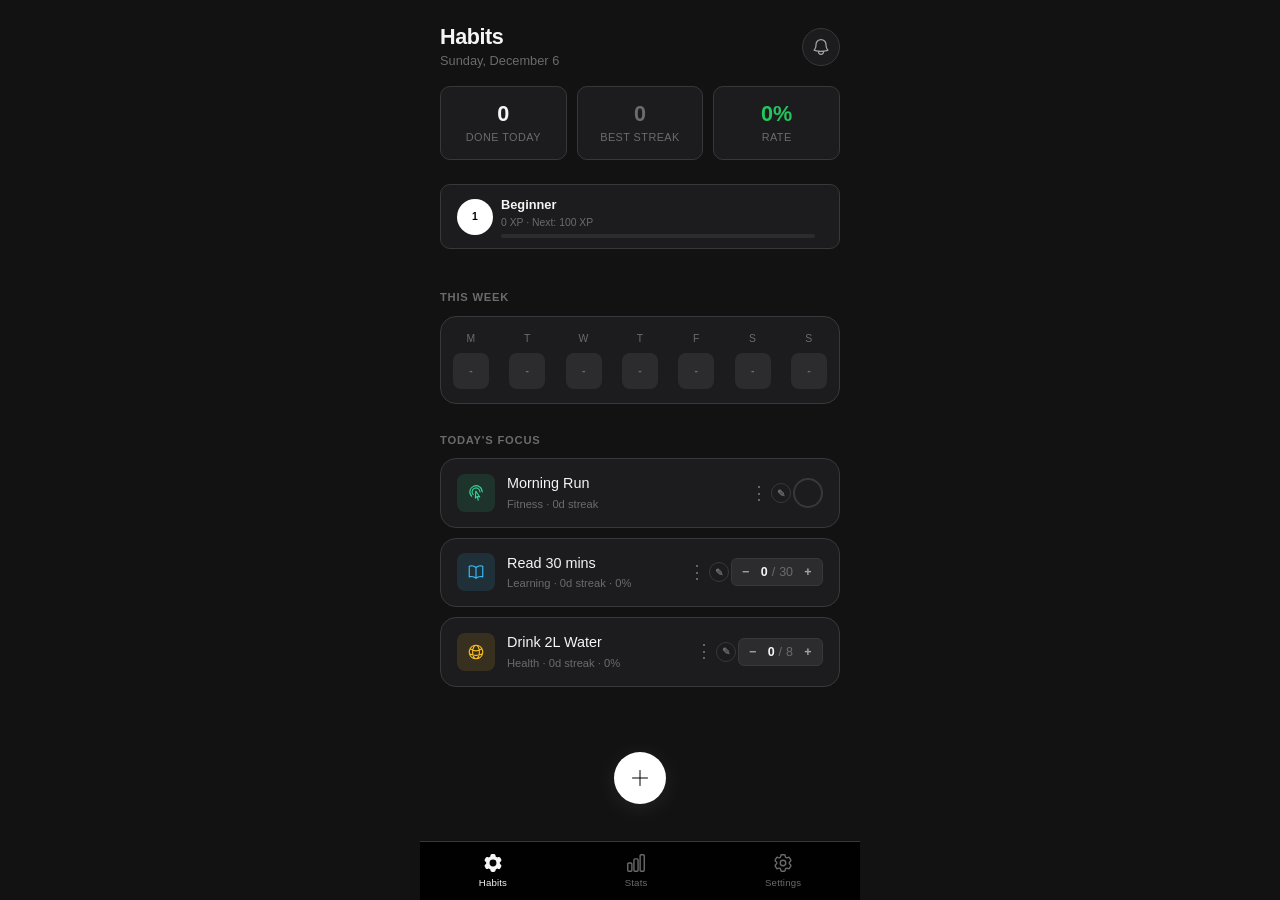
==== index.html @ 4e16d0d9 "App stuff" ====
<!doctype html>
<html lang="en">
    <head>
        <meta charset="UTF-8" />
        <meta
            name="viewport"
            content="width=device-width, initial-scale=1.0, maximum-scale=1.0, user-scalable=no"
        />
        <title>Habit Tracker</title>
        <link
            rel="icon"
            href="data:image/svg+xml,<svg xmlns='http://www.w3.org/2000/svg' viewBox='0 0 32 32'><rect width='32' height='32' rx='6' fill='%23121212'/><path d='M9 17l5 5 9-12' fill='none' stroke='%23f5f5f5' stroke-width='2.5' stroke-linecap='round' stroke-linejoin='round'/></svg>"
        />
        <link rel="manifest" href="pwa-manifest.json" />
        <link rel="apple-touch-icon" href="icons/icon192.png" />
        <meta name="apple-mobile-web-app-capable" content="yes" />
        <meta name="theme-color" content="#121212" />
        <link rel="stylesheet" href="src/styles/popup.css" />
    </head>
    <body>
        <div class="app">
            <!-- ════ Header ════ -->
            <header class="header">
                <div class="header-left">
                    <h1 id="pageTitle">Habits</h1>
                    <p class="header-date" id="currentDate"></p>
                </div>
                <div class="header-right">
                    <button class="icon-btn" id="notifBtn">
                        <svg
                            xmlns="http://www.w3.org/2000/svg"
                            fill="none"
                            viewBox="0 0 24 24"
                            stroke-width="1.5"
                            stroke="currentColor"
                            width="20"
                            height="20"
                        >
                            <path
                                stroke-linecap="round"
                                stroke-linejoin="round"
                                d="M14.857 17.082a23.848 23.848 0 005.454-1.31A8.967 8.967 0 0118 9.75v-.7V9A6 6 0 006 9v.75a8.967 8.967 0 01-2.312 6.022c1.733.64 3.56 1.085 5.455 1.31m5.714 0a24.255 24.255 0 01-5.714 0m5.714 0a3 3 0 11-5.714 0"
                            />
                        </svg>
                    </button>
                </div>
            </header>

            <!-- ════ TAB: Habits ════ -->
            <div class="tab-content active" id="tabHabits">
                <div class="stats" id="statsHabits">
                    <div class="stat">
                        <div class="stat-val" id="doneToday">0</div>
                        <div class="stat-lbl">Done Today</div>
                    </div>
                    <div class="stat">
                        <div class="stat-val muted" id="bestStreak">0</div>
                        <div class="stat-lbl">Best Streak</div>
                    </div>
                    <div class="stat">
                        <div class="stat-val green" id="completionRate">0%</div>
                        <div class="stat-lbl">Rate</div>
                    </div>
                </div>
                <div class="section" id="xpBar"></div>

                <div class="section">
                    <div class="section-title">This Week</div>
                    <div class="week-grid" id="weekGrid"></div>
                </div>

                <div class="tab-scroll">
                    <div class="section">
                        <div class="section-title" id="habitSectionTitle">
                            Today's Focus
                        </div>
                        <div class="habit-list" id="habitList"></div>
                    </div>
                </div>
            </div>

            <!-- ════ TAB: Stats ════ -->
            <div class="tab-content" id="tabStats">
                <div class="section">
                    <div class="section-title">Overview</div>
                    <div class="stats-grid" id="statsOverview"></div>
                </div>

                <div class="section">
                    <div class="section-title">Calendar</div>
                    <div id="calendarView"></div>
                </div>
            </div>

            <!-- ════ TAB: Settings ════ -->
            <div class="tab-content" id="tabSettings">
                <div class="section">
                    <div class="settings-group">
                        <h3>Data</h3>
                        <div class="setting-card">
                            <div class="info">
                                <div class="title">Export Data</div>
                                <div class="desc">
                                    Download your habits as JSON
                                </div>
                            </div>
                            <button class="action-btn" id="exportBtn">
                                Export
                            </button>
                        </div>
                        <div class="setting-card">
                            <div class="info">
                                <div class="title">Import Data</div>
                                <div class="desc">
                                    Restore from a JSON backup
                                </div>
                            </div>
                            <button class="action-btn" id="importBtn">
                                Import
                            </button>
                            <input
                                type="file"
                                id="importFile"
                                accept=".json"
                                style="display: none"
                            />
                        </div>
                        <div class="setting-card">
                            <div class="info">
                                <div class="title">Reset All</div>
                                <div class="desc">
                                    Delete all habits and history
                                </div>
                            </div>
                            <button class="action-btn danger" id="resetBtn">
                                Reset
                            </button>
                        </div>
                    </div>

                    <div class="settings-group">
                        <h3>Archived Habits</h3>
                        <div id="archivedList">
                            <div class="about-text">None archived.</div>
                        </div>
                    </div>

                    <div class="settings-group">
                        <h3>About</h3>
                        <div class="about-text">
                            Habit Tracker v1.0<br />
                            Built for building better routines.<br />
                            All data stored locally in your browser.
                        </div>
                    </div>
                </div>
            </div>
        </div>

        <!-- ════ FAB ════ -->
        <button class="fab" id="fab">
            <svg
                xmlns="http://www.w3.org/2000/svg"
                fill="none"
                viewBox="0 0 24 24"
                stroke="currentColor"
            >
                <path
                    stroke-linecap="round"
                    stroke-linejoin="round"
                    d="M12 4.5v15m7.5-7.5h-15"
                />
            </svg>
        </button>

        <!-- ════ Bottom Nav ════ -->
        <nav class="nav">
            <button class="nav-btn active" data-tab="tabHabits">
                <svg
                    xmlns="http://www.w3.org/2000/svg"
                    viewBox="0 0 24 24"
                    fill="currentColor"
                >
                    <path
                        fill-rule="evenodd"
                        d="M11.078 2.25c-.917 0-1.699.663-1.85 1.567L9.05 4.889c-.02.12-.115.26-.297.348a7.493 7.493 0 00-.986.57c-.166.115-.334.126-.45.083L6.3 5.508a1.875 1.875 0 00-2.282.819l-.922 1.597a1.875 1.875 0 00.432 2.385l.84.692c.095.078.17.229.154.43a7.598 7.598 0 000 1.139c.015.2-.059.352-.153.43l-.841.692a1.875 1.875 0 00-.432 2.385l.922 1.597a1.875 1.875 0 002.282.818l1.019-.382c.115-.043.283-.031.45.082.312.214.641.405.985.57.182.088.277.228.297.35l.178 1.071c.151.904.933 1.567 1.85 1.567h1.844c.916 0 1.699-.663 1.85-1.567l.178-1.072c.02-.12.114-.26.297-.349.344-.165.673-.356.985-.57.167-.114.335-.125.45-.082l1.02.382a1.875 1.875 0 002.28-.819l.923-1.597a1.875 1.875 0 00-.432-2.385l-.84-.692c-.095-.078-.17-.229-.154-.43a7.614 7.614 0 000-1.139c-.016-.2.059-.352.153-.43l.84-.692c.708-.582.891-1.59.433-2.385l-.922-1.597a1.875 1.875 0 00-2.282-.818l-1.02.382c-.114.043-.282.031-.449-.083a7.49 7.49 0 00-.985-.57c-.183-.087-.277-.227-.297-.348l-.179-1.072a1.875 1.875 0 00-1.85-1.567h-1.843zM12 15.75a3.75 3.75 0 100-7.5 3.75 3.75 0 000 7.5z"
                        clip-rule="evenodd"
                    />
                </svg>
                <span class="nav-lbl">Habits</span>
            </button>
            <button class="nav-btn" data-tab="tabStats">
                <svg
                    xmlns="http://www.w3.org/2000/svg"
                    fill="none"
                    viewBox="0 0 24 24"
                    stroke-width="1.5"
                    stroke="currentColor"
                >
                    <path
                        stroke-linecap="round"
                        stroke-linejoin="round"
                        d="M3 13.125C3 12.504 3.504 12 4.125 12h2.25c.621 0 1.125.504 1.125 1.125v6.75C7.5 20.496 6.996 21 6.375 21h-2.25A1.125 1.125 0 013 19.875v-6.75zM9.75 8.625c0-.621.504-1.125 1.125-1.125h2.25c.621 0 1.125.504 1.125 1.125v11.25c0 .621-.504 1.125-1.125 1.125h-2.25a1.125 1.125 0 01-1.125-1.125V8.625zM16.5 4.125c0-.621.504-1.125 1.125-1.125h2.25C20.496 3 21 3.504 21 4.125v15.75c0 .621-.504 1.125-1.125 1.125h-2.25a1.125 1.125 0 01-1.125-1.125V4.125z"
                    />
                </svg>
                <span class="nav-lbl">Stats</span>
            </button>
            <button class="nav-btn" data-tab="tabSettings">
                <svg
                    xmlns="http://www.w3.org/2000/svg"
                    fill="none"
                    viewBox="0 0 24 24"
                    stroke-width="1.5"
                    stroke="currentColor"
                >
                    <path
                        stroke-linecap="round"
                        stroke-linejoin="round"
                        d="M9.594 3.94c.09-.542.56-.94 1.11-.94h2.593c.55 0 1.02.398 1.11.94l.213 1.281c.063.374.313.686.645.87.074.04.147.083.22.127.324.196.72.257 1.075.124l1.217-.456a1.125 1.125 0 011.37.49l1.296 2.247a1.125 1.125 0 01-.26 1.431l-1.003.827c-.293.24-.438.613-.431.992a6.759 6.759 0 010 .255c-.007.378.138.75.43.99l1.005.828c.424.35.534.954.26 1.43l-1.298 2.247a1.125 1.125 0 01-1.369.491l-1.217-.456c-.355-.133-.75-.072-1.076.124a6.57 6.57 0 01-.22.128c-.331.183-.581.495-.644.869l-.212 1.28c-.09.543-.56.941-1.11.941h-2.594c-.55 0-1.02-.398-1.11-.94l-.213-1.281c-.062-.374-.312-.686-.644-.87a6.52 6.52 0 01-.22-.127c-.325-.196-.72-.257-1.076-.124l-1.217.456a1.125 1.125 0 01-1.369-.49l-1.297-2.247a1.125 1.125 0 01.26-1.431l1.004-.827c.292-.24.437-.613.43-.992a6.932 6.932 0 010-.255c.007-.378-.138-.75-.43-.99l-1.004-.828a1.125 1.125 0 01-.26-1.43l1.297-2.247a1.125 1.125 0 011.37-.491l1.216.456c.356.133.751.072 1.076-.124.072-.044.146-.087.22-.128.332-.183.582-.495.644-.869l.214-1.281z"
                    />
                    <path
                        stroke-linecap="round"
                        stroke-linejoin="round"
                        d="M15 12a3 3 0 11-6 0 3 3 0 016 0z"
                    />
                </svg>
                <span class="nav-lbl">Settings</span>
            </button>
        </nav>

        <!-- ════ Add Habit Modal ════ -->
        <div class="modal-overlay" id="addModal">
            <div class="modal">
                <button class="modal-close" id="modalClose">
                    <svg
                        xmlns="http://www.w3.org/2000/svg"
                        fill="none"
                        viewBox="0 0 24 24"
                        stroke-width="2"
                        stroke="currentColor"
                        width="20"
                        height="20"
                    >
                        <path
                            stroke-linecap="round"
                            stroke-linejoin="round"
                            d="M6 18L18 6M6 6l12 12"
                        />
                    </svg>
                </button>
                <div class="modal-title">New Habit</div>

                <div class="fld">
                    <label for="habitTitle">Title</label>
                    <input
                        type="text"
                        id="habitTitle"
                        placeholder="e.g. Morning Run"
                        autocomplete="off"
                    />
                </div>

                <div class="fld">
                    <label for="habitCategory">Category</label>
                    <select id="habitCategory"></select>
                </div>

                <div class="fld">
                    <label>Icon</label>
                    <div class="picker" id="iconPicker"></div>
                </div>

                <div class="fld">
                    <label>Color</label>
                    <div class="picker" id="colorPicker"></div>
                </div>

                <div class="fld">
                    <label>Schedule</label>
                    <select id="habitSchedule">
                        <option value="daily">Daily</option>
                        <option value="weekdays">Weekdays</option>
                        <option value="weekends">Weekends</option>
                        <option value="weekly">Weekly</option>
                    </select>
                </div>

                <div class="fld">
                    <label>Type</label>
                    <select id="habitType">
                        <option value="boolean">Check-off</option>
                        <option value="count">Count</option>
                        <option value="duration">Duration (min)</option>
                    </select>
                </div>

                <div class="fld" id="targetGroup" style="display: none">
                    <label for="habitTarget">Target</label>
                    <input
                        type="number"
                        id="habitTarget"
                        placeholder="e.g. 10"
                        min="1"
                    />
                </div>

                <div class="fld" id="unitGroup" style="display: none">
                    <label for="habitUnit">Unit</label>
                    <input
                        type="text"
                        id="habitUnit"
                        placeholder="e.g. pushups, glasses, pages"
                    />
                </div>

                <button class="btn-primary" id="saveHabit">Create Habit</button>
            </div>
        </div>

        <script type="module" src="src/scripts/popup.js"></script>
    </body>
</html>
---- src/styles/popup.css ----
/* ───── CSS Custom Properties ───── */
:root {
  --bg: #121212;
  --card: #1c1c1e;
  --card-hover: #262628;
  --surface: #2c2c2e;
  --border: #38383a;
  --border-hover: #48484a;
  --text: #f5f5f5;
  --text-secondary: #a3a3a3;
  --text-muted: #6b6b6b;
  --accent: #e8e8e8;
  --success: #22c55e;
  --danger: #ef4444;
  --overlay: rgba(0,0,0,0.7);
  --radius: 16px;
  --radius-sm: 10px;
  --radius-xs: 8px;
}

/* ───── Reset ───── */
*,*::before,*::after{box-sizing:border-box;margin:0;padding:0}
html,body{overflow:hidden;height:100%}
html{-webkit-tap-highlight-color:transparent}
body{
  font-family:-apple-system,BlinkMacSystemFont,'Segoe UI',Roboto,Oxygen,Ubuntu,Cantarell,sans-serif;
  background:var(--bg);color:var(--text);height:100dvh;display:flex;justify-content:center;
  overscroll-behavior:none;-webkit-font-smoothing:antialiased;font-size:15px;line-height:1.5
}
::-webkit-scrollbar{width:3px}
::-webkit-scrollbar-track{background:transparent}
::-webkit-scrollbar-thumb{background:var(--surface);border-radius:4px}
::selection{background:rgba(255,255,255,0.12)}

/* ───── App Container ───── */
.app{width:100%;max-width:440px;height:100dvh;display:flex;flex-direction:column;position:relative;overflow:hidden}

/* ───── Header ───── */
.header{padding:24px 20px 16px;display:flex;justify-content:space-between;align-items:center}
.header-left h1{font-size:1.35rem;font-weight:700;color:var(--text);letter-spacing:-0.02em;line-height:1.2}
.header-date{font-size:0.8rem;color:var(--text-muted);margin-top:1px}
.header-right{display:flex;gap:8px}
.icon-btn{
  width:38px;height:38px;border-radius:50%;background:var(--card);border:1px solid var(--border);
  color:var(--text-secondary);display:flex;align-items:center;justify-content:center;
  cursor:pointer;transition:all .2s;flex-shrink:0
}
.icon-btn:hover{background:var(--surface);color:var(--text);border-color:var(--border-hover)}
.icon-btn svg{width:20px;height:20px}

/* ───── Tabs ───── */
.tab-content{display:none;animation:fadeIn .25s ease;flex:1;overflow:hidden}
.tab-content.active{display:flex;flex-direction:column}
#tabStats.active{display:flex;flex-direction:column;overflow:hidden}
#tabSettings.active{display:block;overflow-y:auto;padding-bottom:80px}
.tab-scroll{flex:1;overflow-y:auto;overflow-x:hidden;-webkit-overflow-scrolling:touch;padding-bottom:120px}
@keyframes fadeIn{from{opacity:0;transform:translateY(6px)}to{opacity:1;transform:translateY(0)}}

/* ───── Stats Bar ───── */
.stats{padding:0 20px;display:grid;grid-template-columns:repeat(3,1fr);gap:10px;margin-bottom:24px}
.stat{background:var(--card);padding:14px 10px;border-radius:var(--radius-sm);text-align:center;border:1px solid var(--border)}
.stat-val{font-size:1.35rem;font-weight:700;color:var(--text);line-height:1.2}
.stat-val.green{color:var(--success)}
.stat-val.muted{color:var(--text-muted)}
.stat-lbl{font-size:0.68rem;color:var(--text-muted);margin-top:2px;text-transform:uppercase;letter-spacing:0.04em}

/* ───── Section ───── */
.section{padding:0 20px;margin-bottom:28px}
.section-title{font-size:0.7rem;font-weight:600;color:var(--text-muted);text-transform:uppercase;letter-spacing:0.07em;margin-bottom:10px}

/* ───── Week Grid ───── */
.week-grid{background:var(--card);padding:14px 12px;border-radius:var(--radius);border:1px solid var(--border);display:flex;justify-content:space-between}
.week-day{display:flex;flex-direction:column;align-items:center;gap:6px}
.week-day span{font-size:0.65rem;color:var(--text-muted);text-transform:uppercase;letter-spacing:0.03em}
.week-cell{width:36px;height:36px;border-radius:var(--radius-xs);display:flex;align-items:center;justify-content:center;font-size:0.65rem;font-weight:600;color:#fff}
.w-ok{background:var(--text);color:#000}
.w-hi{background:rgba(255,255,255,0.7);color:#000}
.w-md{background:rgba(255,255,255,0.45)}
.w-lo{background:rgba(255,255,255,0.25)}
.w-mi{background:rgba(255,255,255,0.12);color:var(--text-muted)}
.w-no{background:var(--surface);color:var(--text-muted)}

/* ───── Habits ───── */
.habit-list{display:flex;flex-direction:column;gap:10px}
.habit{
  background:var(--card);padding:14px 16px;border-radius:var(--radius);border:1px solid var(--border);
  display:flex;flex-direction:column;transition:border-color .2s,opacity .3s;
  animation:slideUp .3s ease both;cursor:default
}
.habit:hover{border-color:var(--border-hover)}
.habit.done{opacity:.55}
@keyframes slideUp{from{opacity:0;transform:translateY(10px)}to{opacity:1;transform:translateY(0)}}

.habit-main-row{display:flex;align-items:center;justify-content:space-between;width:100%}
.habit-right-wrap{display:flex;align-items:center;gap:2px;flex-shrink:0}
.habit-note-area{padding:0;width:100%;max-height:0;opacity:0;overflow:hidden;transition:max-height .35s ease, opacity .3s ease, padding .35s ease}
.habit-note-area.open{max-height:200px;opacity:1;padding:12px 0 0}
.habit.done .habit-note-area.open{opacity:.6}
.habit-left{display:flex;align-items:center;gap:12px;flex:1;min-width:0}
.habit-icon{
  width:38px;height:38px;border-radius:var(--radius-xs);display:flex;align-items:center;
  justify-content:center;flex-shrink:0
}
.habit-icon svg{width:18px;height:18px}
.icon-emerald{background:rgba(52,211,153,0.12);color:#34d399}
.icon-amber{background:rgba(251,191,36,0.12);color:#fbbf24}
.icon-rose{background:rgba(244,63,94,0.12);color:#f43f5e}
.icon-sky{background:rgba(56,189,248,0.12);color:#38bdf8}
.icon-violet{background:rgba(167,139,250,0.12);color:#a78bfa}
.icon-lime{background:rgba(163,230,53,0.12);color:#a3e635}
.icon-neutral{background:rgba(163,163,163,0.15);color:#a3a3a3}
.icon-white{background:rgba(255,255,255,0.08);color:#fff}

.habit-info{min-width:0}
.habit-title{font-size:0.9rem;font-weight:500;color:var(--text);white-space:nowrap;overflow:hidden;text-overflow:ellipsis}
.habit-title.done{text-decoration:line-through;color:var(--text-muted)}
.habit-meta{font-size:0.7rem;color:var(--text-muted);margin-top:1px}
.habit-right{display:flex;align-items:center;gap:4px;flex-shrink:0}

/* ───── Checkbox ───── */
.check-btn{
  width:30px;height:30px;border-radius:50%;border:2px solid var(--border);background:transparent;
  color:transparent;display:flex;align-items:center;justify-content:center;cursor:pointer;
  transition:all .2s;padding:0;flex-shrink:0
}
.check-btn:hover{border-color:var(--text-muted)}
.check-btn:active{transform:scale(.9)}
.check-btn svg{width:18px;height:18px}
.check-btn.checked{background:var(--success);border-color:var(--success);color:#000}
.habit-actions{display:none;gap:2px}
.habit-actions.open{display:flex}
@media(hover:hover){.habit:hover .habit-actions{display:flex}}
.more-btn{
  width:20px;height:24px;background:transparent;border:none;color:var(--text-muted);
  cursor:pointer;display:flex;align-items:center;justify-content:center;padding:0;
  font-size:1.1rem;letter-spacing:0;transition:color .2s;flex-shrink:0
}
.more-btn:hover{color:var(--text)}
.action-btn{
  width:28px;height:28px;border-radius:50%;background:transparent;border:none;
  color:var(--text-muted);display:flex;align-items:center;justify-content:center;
  cursor:pointer;transition:all .2s;padding:0
}
.action-btn:hover{background:var(--surface);color:var(--text)}
.action-btn svg{width:16px;height:16px}
.action-btn.danger:hover{color:var(--danger)}

/* ───── FAB ───── */
.fab{
  position:fixed;bottom:96px;left:50%;transform:translateX(-50%);
  width:52px;height:52px;border-radius:50%;background:#fff;border:none;color:#000;
  display:flex;align-items:center;justify-content:center;cursor:pointer;
  box-shadow:0 4px 24px rgba(255,255,255,0.08);transition:all .25s ease;z-index:10
}
.fab:hover{transform:translateX(-50%) scale(1.06);box-shadow:0 6px 32px rgba(255,255,255,0.12)}
.fab:active{transform:translateX(-50%) scale(.95)}
.fab svg{width:24px;height:24px}

/* ───── Bottom Nav ───── */
.nav{
  position:fixed;bottom:0;width:100%;max-width:440px;
  background:rgba(0,0,0,0.92);backdrop-filter:blur(16px);-webkit-backdrop-filter:blur(16px);
  border-top:1px solid var(--border);display:flex;justify-content:space-around;padding:10px 0 12px;z-index:20
}
.nav-btn{
  display:flex;flex-direction:column;align-items:center;gap:3px;background:none;border:none;
  cursor:pointer;color:var(--text-muted);transition:color .2s;padding:0 18px
}
.nav-btn:hover{color:var(--text-secondary)}
.nav-btn.active{color:var(--text)}
.nav-btn svg{width:22px;height:22px}
.nav-lbl{font-size:0.6rem;font-weight:500;letter-spacing:0.02em}

/* ───── Modal Overlay ───── */
.modal-overlay{
  position:fixed;inset:0;background:var(--overlay);display:none;align-items:center;
  justify-content:center;z-index:50;padding:20px;backdrop-filter:blur(4px)
}
.modal-overlay.open{display:flex}
.modal{
  background:var(--card);border-radius:var(--radius);border:1px solid var(--border);
  width:100%;max-width:380px;padding:24px;animation:slideUp .25s ease
}
.modal-title{font-size:1.05rem;font-weight:600;color:var(--text);margin-bottom:20px}
.modal-close{
  float:right;background:none;border:none;color:var(--text-muted);cursor:pointer;padding:4px;border-radius:6px
}
.modal-close:hover{color:var(--text);background:var(--surface)}

/* ───── Form ───── */
.fld{margin-bottom:16px}
.fld label{display:block;font-size:0.75rem;font-weight:500;color:var(--text-secondary);margin-bottom:5px}
.fld input,.fld select{
  width:100%;padding:10px 12px;border-radius:var(--radius-xs);border:1px solid var(--border);
  background:var(--surface);color:var(--text);font-size:0.9rem;outline:none;transition:border-color .2s
}
.fld input:focus,.fld select:focus{border-color:var(--text-muted)}
.fld input::placeholder{color:var(--text-muted)}

/* Icon/color pickers */
.picker{display:flex;gap:6px;flex-wrap:wrap}
.picker-btn{
  padding:8px;border-radius:var(--radius-xs);border:1px solid var(--border);background:var(--surface);
  cursor:pointer;transition:all .2s;display:flex;align-items:center;justify-content:center
}
.picker-btn:hover{border-color:var(--text-muted)}
.picker-btn.active{border-color:var(--text);background:rgba(255,255,255,0.06)}
.picker-btn svg{width:18px;height:18px;color:var(--text-secondary)}
.color-swatch{width:24px;height:24px;border-radius:50%;border:2px solid transparent;transition:all .2s}
.color-swatch.active{border-color:#fff}
.color-swatch.emerald{background:#34d399}
.color-swatch.amber{background:#fbbf24}
.color-swatch.rose{background:#f43f5e}
.color-swatch.sky{background:#38bdf8}
.color-swatch.violet{background:#a78bfa}
.color-swatch.lime{background:#a3e635}
.color-swatch.neutral{background:#a3a3a3}
.color-swatch.white{background:#fff}

.btn-primary{
  width:100%;padding:12px;border-radius:var(--radius-xs);border:none;background:#fff;color:#000;
  font-size:0.9rem;font-weight:600;cursor:pointer;transition:all .2s
}
.btn-primary:hover{opacity:.9}
.btn-primary:active{transform:scale(.98)}
.btn-secondary{
  width:100%;padding:12px;border-radius:var(--radius-xs);border:1px solid var(--border);
  background:transparent;color:var(--text);font-size:0.9rem;font-weight:500;cursor:pointer;transition:all .2s
}
.btn-secondary:hover{background:var(--surface)}

/* ───── Stats Tab ───── */
.stats-grid{display:grid;grid-template-columns:1fr 1fr;gap:6px;margin-bottom:8px}
.stats-card{
  background:var(--card);padding:10px 8px;border-radius:var(--radius-sm);border:1px solid var(--border);
  text-align:center
}
.stats-card.full{grid-column:1/-1}
.stats-card .num{font-size:1.2rem;font-weight:700;color:var(--text);line-height:1.2}
.stats-card .num.green{color:var(--success)}
.stats-card .num.muted{color:var(--text-muted)}
.stats-card .lbl{font-size:0.6rem;color:var(--text-muted);margin-top:2px}
.stats-card .sub{font-size:0.7rem;color:var(--text-secondary);margin-top:4px}

/* Calendar heatmap */
#tabStats .section{margin-bottom:8px}
#tabStats .section:last-child{flex:1;display:flex;flex-direction:column;justify-content:center;margin-bottom:0}
.cal-grid{display:grid;grid-template-columns:repeat(7,1fr);gap:3px}
.cal-head{text-align:center;font-size:0.6rem;color:var(--text-muted);padding:2px 0;text-transform:uppercase;letter-spacing:0.04em}
.cal-day{height:34px;border-radius:4px;display:flex;flex-direction:column;align-items:center;justify-content:center;font-size:0.6rem;color:var(--text-muted);gap:2px}
.cal-day.today{border:1px solid var(--text-muted)}
.cal-dots{display:flex;flex-wrap:wrap;gap:2px;justify-content:center}
.cal-dot{width:5px;height:5px;border-radius:50%;flex-shrink:0}



/* ───── Settings Tab ───── */
.settings-group{margin-bottom:24px}
.settings-group h3{font-size:0.75rem;font-weight:600;color:var(--text-muted);text-transform:uppercase;letter-spacing:0.06em;margin-bottom:10px}
.setting-card{
  background:var(--card);padding:14px 16px;border-radius:var(--radius-sm);border:1px solid var(--border);
  display:flex;justify-content:space-between;align-items:center;margin-bottom:6px
}
.setting-card .info .title{font-size:0.85rem;font-weight:500;color:var(--text)}
.setting-card .info .desc{font-size:0.7rem;color:var(--text-muted);margin-top:1px}
.setting-card .action-btn{padding:8px 14px;border-radius:var(--radius-xs);border:1px solid var(--border);background:transparent;color:var(--text-secondary);font-size:0.75rem;cursor:pointer;transition:all .2s;font-weight:500}
.setting-card .action-btn:hover{background:var(--surface);color:var(--text)}
.setting-card .action-btn.danger{border-color:rgba(239,68,68,0.3);color:var(--danger)}
.setting-card .action-btn.danger:hover{background:rgba(239,68,68,0.1)}
.about-text{font-size:0.8rem;color:var(--text-muted);line-height:1.6;padding:0 4px}

/* ───── Badge ───── */
.badge{display:inline-block;padding:2px 8px;border-radius:20px;font-size:0.6rem;font-weight:600;letter-spacing:0.03em}
.badge.active{background:rgba(34,197,94,0.1);color:#22c55e}
.badge.archived{background:rgba(163,163,163,0.1);color:var(--text-muted)}

/* ───── Notification ───── */
.toast{
  position:fixed;bottom:140px;left:50%;transform:translateX(-50%);background:var(--surface);
  color:var(--text);padding:10px 20px;border-radius:var(--radius-xs);border:1px solid var(--border);
  font-size:0.8rem;z-index:60;animation:toastIn .3s ease;pointer-events:none
}
@keyframes toastIn{from{opacity:0;transform:translateX(-50%) translateY(10px)}to{opacity:1;transform:translateX(-50%) translateY(0)}}

/* ───── FAB visibility ───── */
.fab.hidden{opacity:0;pointer-events:none;transform:translateX(-50%) scale(.8)}
.fab{transition:opacity .3s,transform .25s,box-shadow .25s}

/* ───── Confirm Modal ───── */
.confirm-overlay{position:fixed;inset:0;background:var(--overlay);display:none;align-items:center;justify-content:center;z-index:60;padding:20px;backdrop-filter:blur(3px);animation:fadeIn .2s ease}
.confirm-overlay.open{display:flex}
.confirm-box{background:var(--card);border-radius:var(--radius);border:1px solid var(--border);width:100%;max-width:320px;padding:24px;animation:slideUp .2s ease}
.confirm-title{font-size:1rem;font-weight:600;color:var(--text);margin-bottom:8px}
.confirm-msg{font-size:0.85rem;color:var(--text-secondary);line-height:1.5;margin-bottom:20px}
.confirm-actions{display:flex;gap:8px}
.confirm-actions .btn{flex:1;padding:11px;border-radius:var(--radius-xs);font-size:0.85rem;font-weight:600;cursor:pointer;transition:all .2s;text-align:center;border:none}
.confirm-actions .btn-cancel{background:var(--surface);color:var(--text-secondary);border:1px solid var(--border)}
.confirm-actions .btn-cancel:hover{background:var(--border);color:var(--text)}
.confirm-actions .btn-danger{background:var(--danger);color:#fff}
.confirm-actions .btn-danger:hover{opacity:.9}
.confirm-actions .btn:active{transform:scale(.97)}

/* ───── Counter (measurable habits) ───── */
.counter-wrap{
  display:flex;align-items:center;gap:4px;background:var(--surface);border-radius:6px;
  padding:2px 3px;border:1px solid var(--border)
}
.counter-wrap.done{border-color:var(--success)}
.counter-btn{
  width:22px;height:22px;border-radius:4px;background:transparent;border:none;
  color:var(--text-secondary);font-size:0.78rem;font-weight:600;cursor:pointer;
  display:flex;align-items:center;justify-content:center;transition:all .15s;padding:0;line-height:1
}
.counter-btn:hover{background:var(--border);color:var(--text)}
.counter-btn:active{transform:scale(.9)}
.counter-wrap > *{font-size:0.78rem}
.counter-val{font-weight:600;color:var(--text);text-align:right;line-height:1}
.counter-slash{color:var(--text-muted);line-height:1}
.counter-target{font-weight:400;color:var(--text-muted);line-height:1}
.mini-check{
  width:18px;height:18px;border-radius:50%;background:var(--success);display:flex;
  align-items:center;justify-content:center;flex-shrink:0
}
.mini-check svg{width:10px;height:10px;stroke:#000;stroke-width:3}

/* ───── Notes modal ───── */
.note-btn{
  width:20px;height:20px;border-radius:50%;background:transparent;border:1px solid var(--border);
  color:var(--text-muted);display:flex;align-items:center;justify-content:center;
  cursor:pointer;transition:all .2s;padding:0;flex-shrink:0;font-size:0.6rem;font-weight:600
}
.note-btn:hover{background:var(--surface);color:var(--text)}
.note-btn.has-note{background:var(--text);color:#000;border-color:var(--text)}
.note-input{
  width:100%;padding:10px 12px;border-radius:var(--radius-xs);border:1px solid var(--border);
  background:var(--surface);color:var(--text);font-size:0.85rem;outline:none;
  resize:none;min-height:60px;font-family:inherit;transition:border-color .2s
}
.note-input:focus{border-color:var(--text-muted)}

/* ───── XP / Level ───── */
.xp-bar{
  display:flex;align-items:center;gap:8px;padding:10px 16px;background:var(--card);
  border:1px solid var(--border);border-radius:var(--radius-sm);margin-bottom:12px
}
.xp-bar .lvl-badge{
  width:36px;height:36px;border-radius:50%;background:#fff;color:#000;
  display:flex;align-items:center;justify-content:center;
  font-size:0.65rem;font-weight:700;flex-shrink:0
}
.xp-bar .xp-info{flex:1;min-width:0}
.xp-bar .xp-info .lvl-label{font-size:0.8rem;font-weight:600;color:var(--text)}
.xp-bar .xp-info .xp-label{font-size:0.65rem;color:var(--text-muted)}
.xp-bar .xp-track{height:4px;background:var(--surface);border-radius:4px;overflow:hidden;margin-top:4px}
.xp-bar .xp-track .xp-fill{height:100%;background:var(--text);border-radius:4px;transition:width .5s}
.xp-bar .badges{display:flex;gap:4px}
.xp-bar .badges .mini-badge{
  width:22px;height:22px;border-radius:50%;background:var(--surface);border:1px solid var(--border);
  display:flex;align-items:center;justify-content:center;font-size:0.55rem;font-weight:600;color:var(--text-muted)
}
.xp-bar .badges .mini-badge.earned{background:rgba(255,255,255,0.1);border-color:var(--text);color:var(--text)}

/* ───── Gamification confetti ───── */
.confetti-container{position:fixed;inset:0;pointer-events:none;z-index:100;overflow:hidden}
.confetti-piece{
  position:absolute;width:8px;height:8px;border-radius:2px;
  animation:confettiFall linear forwards
}
@keyframes confettiFall{
  0%{opacity:1;transform:translateY(-10px) rotate(0deg)}
  100%{opacity:0;transform:translateY(100vh) rotate(720deg)}
}

/* ───── Skip day indicator ───── */
.skip-badge{
  display:inline-block;padding:1px 6px;border-radius:4px;
  font-size:0.6rem;font-weight:600;background:rgba(163,163,163,0.15);
  color:var(--text-muted);margin-left:4px
}

/* ───── Habit name ───── */
.habit-name-row{display:flex;align-items:center;gap:4px}

/* ───── Opacity helper ───── */
.op-40{opacity:.4}
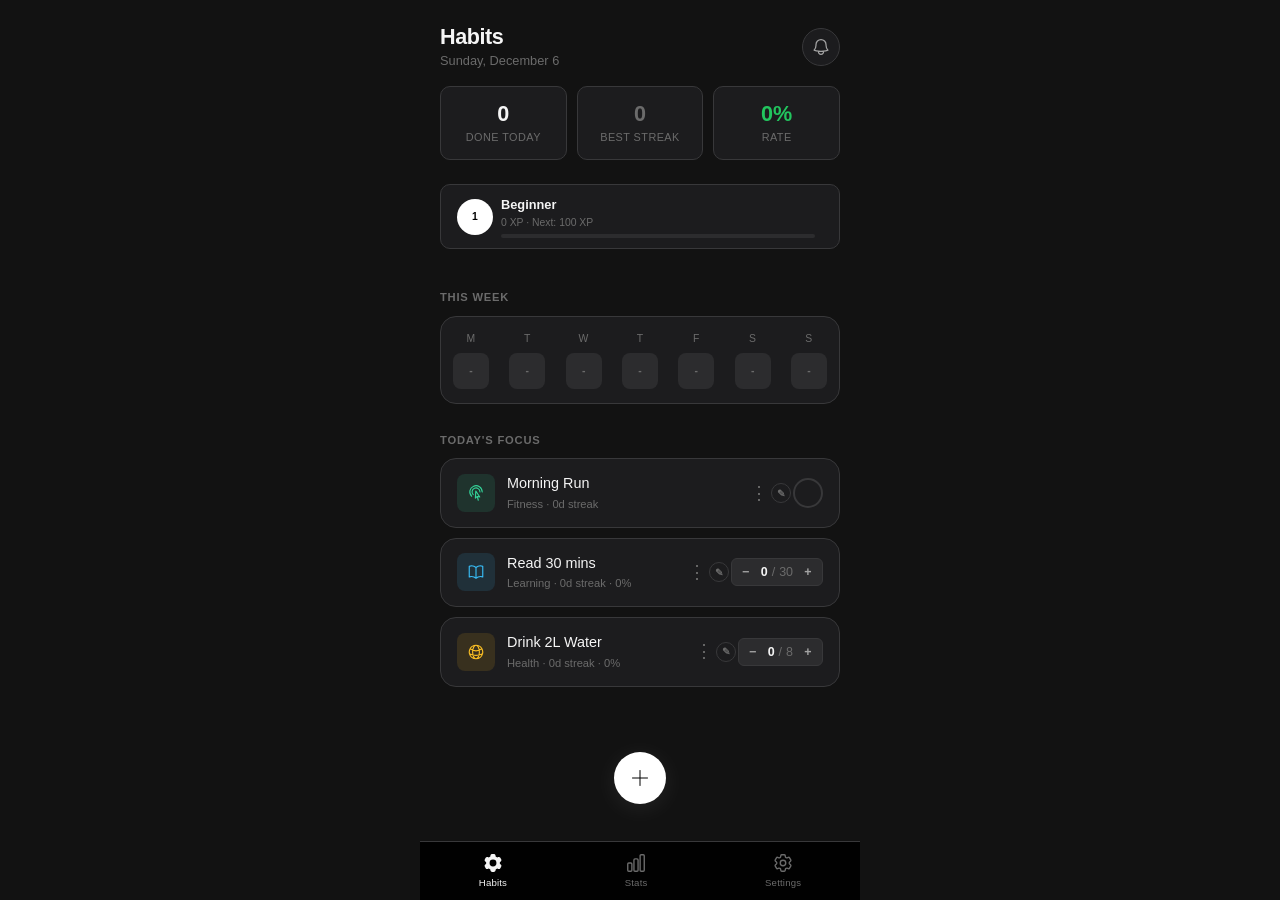
==== commit 289d8a64: "combined stuff" ====
--- a/index.html
+++ b/index.html
@@ -11,7 +11,7 @@
             rel="icon"
             href="data:image/svg+xml,<svg xmlns='http://www.w3.org/2000/svg' viewBox='0 0 32 32'><rect width='32' height='32' rx='6' fill='%23121212'/><path d='M9 17l5 5 9-12' fill='none' stroke='%23f5f5f5' stroke-width='2.5' stroke-linecap='round' stroke-linejoin='round'/></svg>"
         />
-        <link rel="manifest" href="pwa-manifest.json" />
+        <link rel="manifest" href="manifest.json" />
         <link rel="apple-touch-icon" href="icons/icon192.png" />
         <meta name="apple-mobile-web-app-capable" content="yes" />
         <meta name="theme-color" content="#121212" />
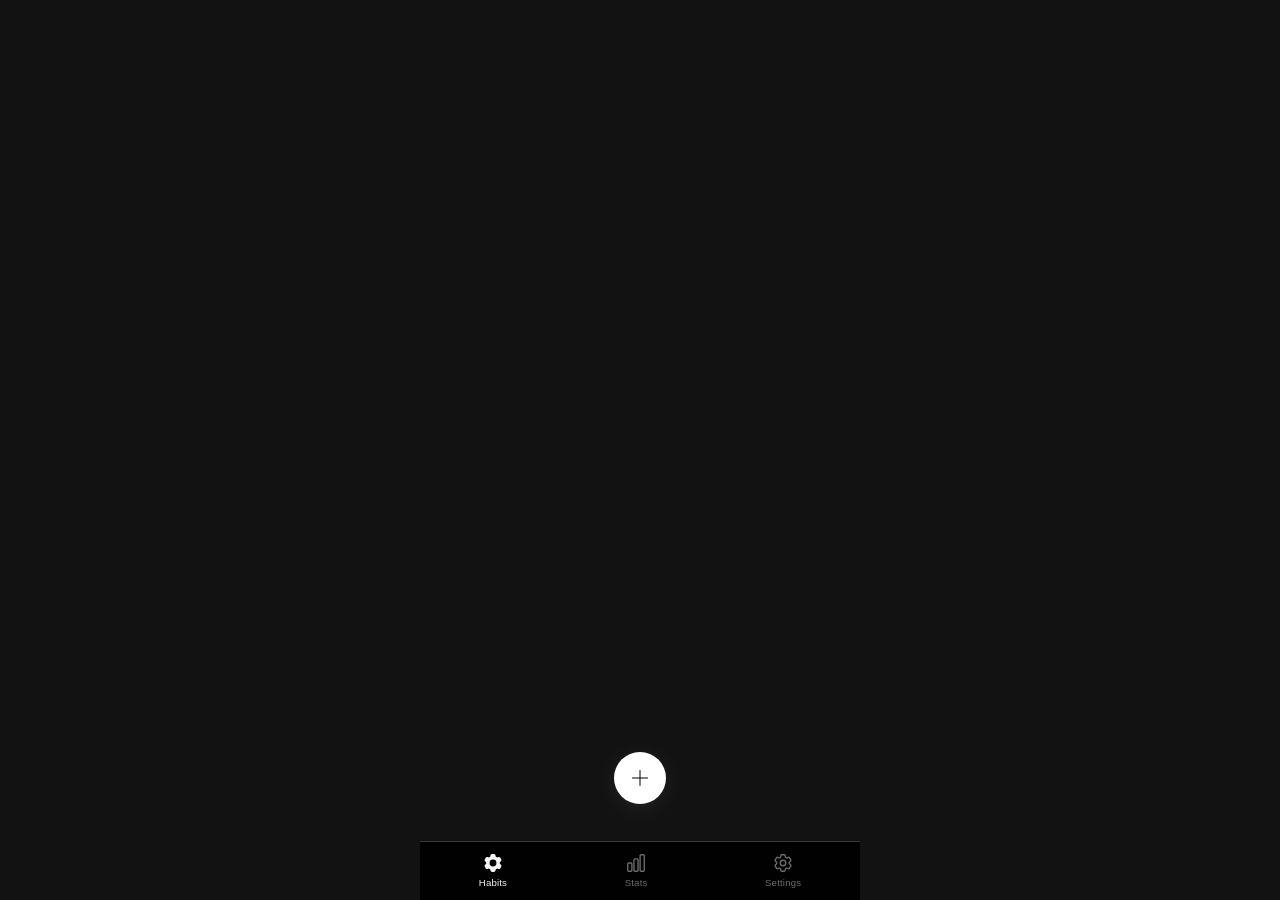
==== commit 3f64305b: "better now and fullscreen" ====
--- a/index.html
+++ b/index.html
@@ -4,7 +4,7 @@
         <meta charset="UTF-8" />
         <meta
             name="viewport"
-            content="width=device-width, initial-scale=1.0, maximum-scale=1.0, user-scalable=no"
+            content="width=device-width, initial-scale=1.0, maximum-scale=1.0, user-scalable=no, viewport-fit=cover"
         />
         <title>Habit Tracker</title>
         <link
@@ -18,6 +18,10 @@
         <link rel="stylesheet" href="src/styles/popup.css" />
     </head>
     <body>
+        <div class="rotate-overlay">
+            <svg xmlns="http://www.w3.org/2000/svg" fill="none" viewBox="0 0 24 24" stroke-width="1.5" stroke="currentColor"><path stroke-linecap="round" stroke-linejoin="round" d="M9 9V4.5M9 9H4.5M9 9L3.75 3.75M9 15v4.5M9 15H4.5M9 15l-5.25 5.25M15 9h4.5M15 9V4.5M15 9l5.25-5.25M15 15h4.5M15 15v4.5m0-4.5l5.25 5.25"/></svg>
+            <p>Rotate your device to portrait</p>
+        </div>
         <div class="app">
             <!-- ════ Header ════ -->
             <header class="header">
--- a/src/styles/popup.css
+++ b/src/styles/popup.css
@@ -147,7 +147,7 @@
 
 /* ───── FAB ───── */
 .fab{
-  position:fixed;bottom:96px;left:50%;transform:translateX(-50%);
+  position:fixed;bottom:calc(96px + env(safe-area-inset-bottom, 0px));left:50%;transform:translateX(-50%);
   width:52px;height:52px;border-radius:50%;background:#fff;border:none;color:#000;
   display:flex;align-items:center;justify-content:center;cursor:pointer;
   box-shadow:0 4px 24px rgba(255,255,255,0.08);transition:all .25s ease;z-index:10
@@ -160,7 +160,8 @@
 .nav{
   position:fixed;bottom:0;width:100%;max-width:440px;
   background:rgba(0,0,0,0.92);backdrop-filter:blur(16px);-webkit-backdrop-filter:blur(16px);
-  border-top:1px solid var(--border);display:flex;justify-content:space-around;padding:10px 0 12px;z-index:20
+  border-top:1px solid var(--border);display:flex;justify-content:space-around;
+  padding:10px 0 calc(12px + env(safe-area-inset-bottom, 0px));z-index:20
 }
 .nav-btn{
   display:flex;flex-direction:column;align-items:center;gap:3px;background:none;border:none;
@@ -383,3 +384,31 @@
 
 /* ───── Opacity helper ───── */
 .op-40{opacity:.4}
+
+/* ───── Orientation lock overlay ───── */
+.rotate-overlay{
+  position:fixed;inset:0;z-index:999;background:var(--bg);display:flex;
+  align-items:center;justify-content:center;flex-direction:column;gap:16px;padding:40px;text-align:center
+}
+.rotate-overlay svg{width:48px;height:48px;color:var(--text-muted)}
+.rotate-overlay p{color:var(--text-muted);font-size:1rem}
+@media (orientation:landscape){.app{display:none}}
+@media (orientation:landscape){.rotate-overlay{display:flex}}
+.rotate-overlay{display:none}
+@media (orientation:portrait){.rotate-overlay{display:none}}
+
+/* ───── Narrow phone tweaks ───── */
+@media (max-width:380px){
+  .habit{padding:10px 12px}
+  .habit-left{gap:8px}
+  .habit-icon{width:32px;height:32px}
+  .habit-icon svg{width:15px;height:15px}
+  .habit-title{font-size:0.8rem}
+  .counter-btn{width:20px;height:20px;font-size:0.7rem}
+  .counter-val{font-size:0.65rem}
+  .counter-slash,.counter-target{font-size:0.65rem}
+  .counter-wrap{gap:2px;padding:1px 2px}
+  .stats-card{padding:6px}
+  .stats-card .num{font-size:1rem}
+  .stats-card .lbl{font-size:0.55rem}
+}
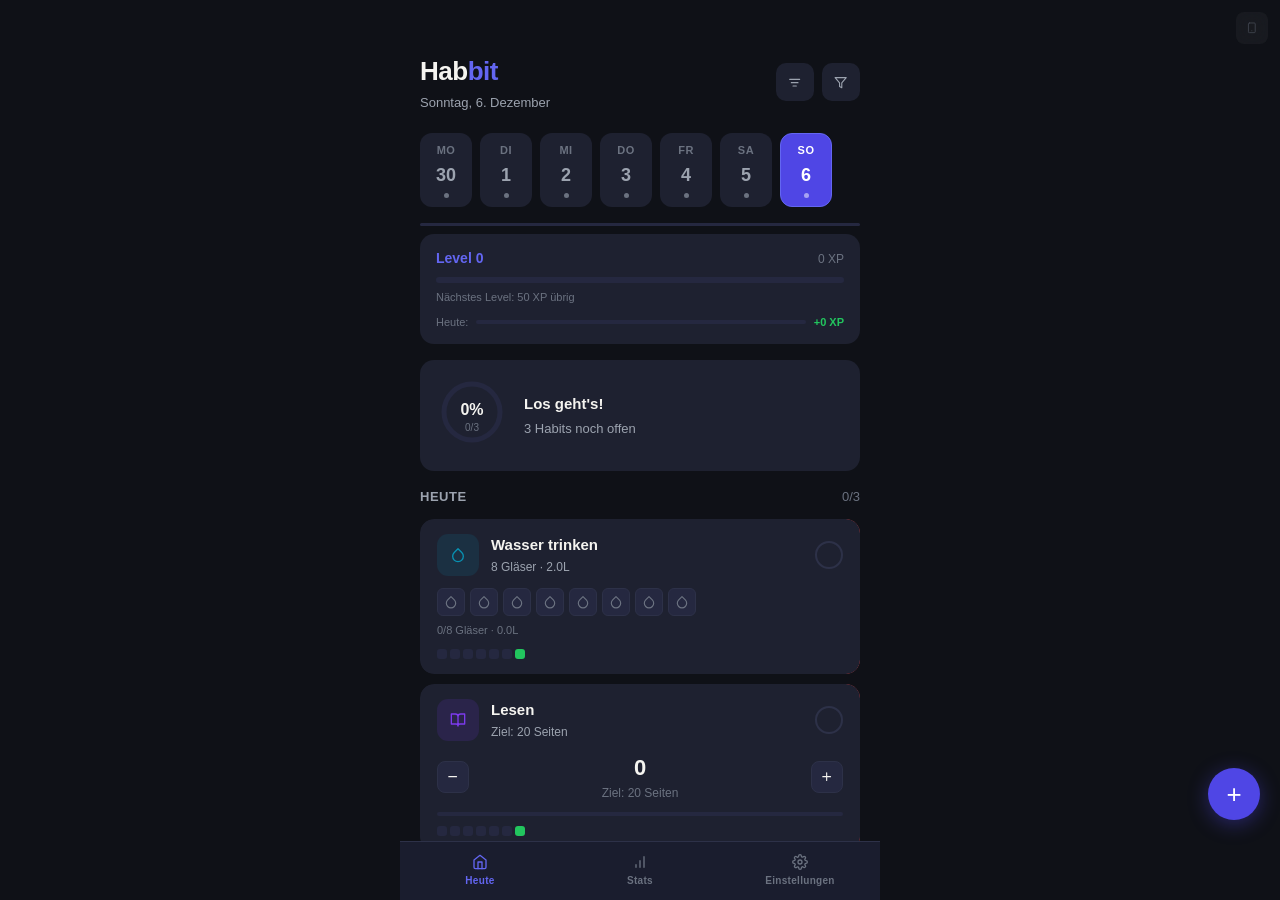
==== commit 756443f3: "init" ====
--- a/index.html
+++ b/index.html
@@ -1,326 +1,1654 @@
-<!doctype html>
-<html lang="en">
-    <head>
-        <meta charset="UTF-8" />
-        <meta
-            name="viewport"
-            content="width=device-width, initial-scale=1.0, maximum-scale=1.0, user-scalable=no, viewport-fit=cover"
-        />
-        <title>Habit Tracker</title>
-        <link
-            rel="icon"
-            href="data:image/svg+xml,<svg xmlns='http://www.w3.org/2000/svg' viewBox='0 0 32 32'><rect width='32' height='32' rx='6' fill='%23121212'/><path d='M9 17l5 5 9-12' fill='none' stroke='%23f5f5f5' stroke-width='2.5' stroke-linecap='round' stroke-linejoin='round'/></svg>"
-        />
-        <link rel="manifest" href="manifest.json" />
-        <link rel="apple-touch-icon" href="icons/icon192.png" />
-        <meta name="apple-mobile-web-app-capable" content="yes" />
-        <meta name="theme-color" content="#121212" />
-        <link rel="stylesheet" href="src/styles/popup.css" />
-    </head>
-    <body>
-        <div class="rotate-overlay">
-            <svg xmlns="http://www.w3.org/2000/svg" fill="none" viewBox="0 0 24 24" stroke-width="1.5" stroke="currentColor"><path stroke-linecap="round" stroke-linejoin="round" d="M9 9V4.5M9 9H4.5M9 9L3.75 3.75M9 15v4.5M9 15H4.5M9 15l-5.25 5.25M15 9h4.5M15 9V4.5M15 9l5.25-5.25M15 15h4.5M15 15v4.5m0-4.5l5.25 5.25"/></svg>
-            <p>Rotate your device to portrait</p>
+<!DOCTYPE html>
+<html lang="de">
+<head>
+<meta charset="UTF-8"/>
+<meta name="viewport" content="width=device-width,initial-scale=1,viewport-fit=cover"/>
+<meta name="theme-color" content="#0F1117"/>
+<meta name="apple-mobile-web-app-capable" content="yes"/>
+<meta name="apple-mobile-web-app-status-bar-style" content="black-translucent"/>
+<meta name="apple-mobile-web-app-title" content="Habbit"/>
+<link rel="manifest" href="manifest.json"/>
+<title>Habbit</title>
+<style>
+*{box-sizing:border-box;margin:0;padding:0;-webkit-tap-highlight-color:transparent}
+:root{
+  --bg:#0F1117;
+  --bg2:#1A1D2E;
+  --bg3:#252840;
+  --card:#1E2130;
+  --card2:#242740;
+  --accent:#4F46E5;
+  --accent2:#6366F1;
+  --green:#22C55E;
+  --green2:#16A34A;
+  --red:#EF4444;
+  --amber:#F59E0B;
+  --text:#F5F4F0;
+  --text2:#9CA3AF;
+  --text3:#6B7280;
+  --border:#2D3148;
+  --radius:14px;
+  --radius-sm:8px;
+  --safe-bottom:env(safe-area-inset-bottom,0px);
+}
+html,body{height:100%;background:var(--bg);color:var(--text);font-family:-apple-system,BlinkMacSystemFont,'Inter','Segoe UI',sans-serif;font-size:16px;line-height:1.5;overflow:hidden}
+#app{display:flex;flex-direction:column;height:100%;max-width:480px;margin:0 auto;position:relative}
+
+/* Header */
+.header{padding:52px 20px 16px;background:var(--bg);position:relative;z-index:10}
+.header-top{display:flex;align-items:center;justify-content:space-between;margin-bottom:4px}
+.header h1{font-size:26px;font-weight:700;letter-spacing:-0.5px}
+.header h1 span{color:var(--accent2)}
+.date-label{font-size:13px;color:var(--text2);margin-top:2px}
+.header-actions{display:flex;gap:8px}
+.icon-btn{width:38px;height:38px;border-radius:10px;border:none;background:var(--card);color:var(--text2);display:flex;align-items:center;justify-content:center;cursor:pointer;transition:background .15s,color .15s}
+.icon-btn:active{background:var(--bg3)}
+.icon-btn.active{background:var(--accent);color:white}
+
+/* Day tabs */
+.day-tabs{padding:0 20px 16px;overflow-x:auto;scrollbar-width:none;display:flex;gap:8px;position:relative;z-index:10}
+.day-tabs::-webkit-scrollbar{display:none}
+.day-tab{flex-shrink:0;display:flex;flex-direction:column;align-items:center;gap:4px;padding:8px 12px;border-radius:12px;border:1.5px solid transparent;cursor:pointer;transition:all .15s;background:var(--card);min-width:52px}
+.day-tab .day-name{font-size:11px;font-weight:600;color:var(--text3);letter-spacing:.5px;text-transform:uppercase}
+.day-tab .day-num{font-size:18px;font-weight:700;color:var(--text2)}
+.day-tab .day-dot{width:5px;height:5px;border-radius:50%;background:transparent}
+.day-tab.has-habits .day-dot{background:var(--text3)}
+.day-tab.active{background:var(--accent);border-color:var(--accent)}
+.day-tab.active .day-name,.day-tab.active .day-num{color:white}
+.day-tab.active .day-dot{background:rgba(255,255,255,.5)}
+.day-tab.today{border-color:var(--accent2)}
+.day-tab.today:not(.active) .day-num{color:var(--accent2)}
+
+/* Scroll area */
+.scroll-area{flex:1;overflow-y:auto;padding:0 20px;scrollbar-width:none}
+.scroll-area::-webkit-scrollbar{display:none}
+
+/* Section header */
+.section-header{display:flex;align-items:center;justify-content:space-between;margin-bottom:12px;margin-top:4px}
+.section-title{font-size:13px;font-weight:600;color:var(--text2);letter-spacing:.5px;text-transform:uppercase}
+.section-count{font-size:13px;color:var(--text3)}
+
+/* Progress Summary Card */
+.summary-card{background:var(--card);border-radius:var(--radius);padding:16px;margin-bottom:16px;display:flex;align-items:center;gap:16px}
+.progress-ring-wrap{position:relative;flex-shrink:0}
+.progress-ring-wrap svg{transform:rotate(-90deg)}
+.progress-ring-wrap .ring-bg{fill:none;stroke:var(--bg3);stroke-width:5}
+.progress-ring-wrap .ring-fill{fill:none;stroke:var(--green);stroke-width:5;stroke-linecap:round;transition:stroke-dashoffset .6s cubic-bezier(.4,0,.2,1)}
+.progress-center{position:absolute;top:50%;left:50%;transform:translate(-50%,-50%);text-align:center;pointer-events:none}
+.progress-center .pct{font-size:16px;font-weight:700;color:var(--text)}
+.progress-center .done{font-size:10px;color:var(--text3);margin-top:-2px}
+.summary-info{flex:1;min-width:0}
+.summary-info h3{font-size:15px;font-weight:600;margin-bottom:4px}
+.summary-info p{font-size:13px;color:var(--text2);line-height:1.4}
+.summary-streak{display:flex;align-items:center;gap:6px;margin-top:8px;background:var(--bg3);border-radius:8px;padding:6px 10px;width:fit-content;color:var(--amber)}
+.summary-streak span{font-size:12px;font-weight:600;color:var(--amber)}
+
+/* Habit cards */
+.habit-card{background:var(--card);border-radius:var(--radius);padding:14px 16px;margin-bottom:10px;cursor:pointer;transition:background .12s,transform .1s;user-select:none;border:1.5px solid transparent;position:relative;overflow:hidden}
+.habit-card:active{transform:scale(.985)}
+.habit-card.done{border-color:var(--green2);background:linear-gradient(135deg,var(--card) 0%,rgba(34,197,94,.06) 100%)}
+.habit-card-top{display:flex;align-items:center;gap:12px}
+.habit-icon{width:42px;height:42px;border-radius:11px;display:flex;align-items:center;justify-content:center;flex-shrink:0}
+.habit-info{flex:1;min-width:0}
+.habit-name{font-size:15px;font-weight:600;margin-bottom:2px;white-space:nowrap;overflow:hidden;text-overflow:ellipsis}
+.habit-detail{font-size:12px;color:var(--text2)}
+.habit-check{width:28px;height:28px;border-radius:50%;border:2px solid var(--border);display:flex;align-items:center;justify-content:center;flex-shrink:0;transition:all .2s;color:transparent}
+.habit-card.done .habit-check{background:var(--green);border-color:var(--green);color:white}
+
+/* Sets tracker */
+.sets-row{display:flex;gap:6px;margin-top:12px;flex-wrap:wrap}
+.set-btn{height:30px;min-width:30px;padding:0 10px;border-radius:8px;border:1.5px solid var(--border);background:var(--bg3);color:var(--text2);font-size:12px;font-weight:600;cursor:pointer;transition:all .15s;display:flex;align-items:center;justify-content:center}
+.set-btn.done{background:var(--accent);border-color:var(--accent);color:white}
+.set-btn:active{transform:scale(.93)}
+.sets-label{font-size:11px;color:var(--text3);margin-top:6px;width:100%}
+
+/* Water tracker */
+.water-row{display:flex;gap:5px;margin-top:12px;flex-wrap:wrap}
+.water-cup{width:28px;height:28px;border-radius:6px;border:1.5px solid var(--border);background:var(--bg3);cursor:pointer;transition:all .15s;display:flex;align-items:center;justify-content:center;color:var(--text3)}
+.water-cup.filled{background:rgba(59,130,246,.3);border-color:#3B82F6;color:#3B82F6}
+.water-cup:active{transform:scale(.9)}
+.water-label{font-size:11px;color:var(--text3);margin-top:6px;width:100%}
+
+/* Quantity tracker */
+.qty-row{display:flex;align-items:center;gap:12px;margin-top:10px}
+.qty-btn{width:32px;height:32px;border-radius:8px;border:1.5px solid var(--border);background:var(--bg3);color:var(--text);cursor:pointer;display:flex;align-items:center;justify-content:center;transition:all .15s;flex-shrink:0}
+.qty-btn:active{transform:scale(.9)}
+.qty-display{flex:1;text-align:center}
+.qty-current{font-size:22px;font-weight:700}
+.qty-target{font-size:12px;color:var(--text3)}
+.qty-progress{height:4px;background:var(--bg3);border-radius:2px;margin-top:10px;overflow:hidden}
+.qty-progress-fill{height:100%;background:var(--accent);border-radius:2px;transition:width .3s}
+
+/* Checkbox only */
+.check-row{display:flex;align-items:center;gap:10px;margin-top:10px}
+.check-done-badge{font-size:12px;color:var(--green);font-weight:600;display:flex;align-items:center;gap:4px}
+.check-pending-badge{font-size:12px;color:var(--text3)}
+.cm-icon{display:flex;align-items:center}
+
+/* Streak bar */
+.habit-streak{display:flex;gap:3px;margin-top:10px}
+.streak-day{width:10px;height:10px;border-radius:3px;background:var(--bg3)}
+.streak-day.done{background:var(--accent2)}
+.streak-day.today{background:var(--green);border-radius:3px}
+
+/* Empty state */
+.empty-state{text-align:center;padding:48px 20px;color:var(--text3)}
+.empty-state .empty-icon{margin-bottom:16px;opacity:.6;color:var(--text3)}
+.empty-state h3{font-size:18px;font-weight:600;color:var(--text2);margin-bottom:8px}
+.empty-state p{font-size:14px;line-height:1.6}
+
+/* Add habit FAB */
+.fab{position:fixed;bottom:calc(80px + var(--safe-bottom));right:20px;width:52px;height:52px;border-radius:50%;background:var(--accent);border:none;color:white;font-size:26px;cursor:pointer;display:flex;align-items:center;justify-content:center;box-shadow:0 4px 20px rgba(79,70,229,.4);transition:transform .15s,box-shadow .15s;z-index:50}
+.fab:active{transform:scale(.92);box-shadow:0 2px 10px rgba(79,70,229,.3)}
+
+/* Bottom Nav */
+.bottom-nav{flex-shrink:0;background:var(--bg2);border-top:1px solid var(--border);display:flex;padding:8px 0 calc(8px + var(--safe-bottom));z-index:100}
+.nav-item{flex:1;display:flex;flex-direction:column;align-items:center;gap:3px;cursor:pointer;padding:4px 0;transition:color .15s}
+.nav-item .nav-icon{color:var(--text3);display:flex;align-items:center;justify-content:center}
+.nav-item .nav-label{font-size:10px;font-weight:600;color:var(--text3);letter-spacing:.3px}
+.nav-item.active .nav-icon,.nav-item.active .nav-label{color:var(--accent2)}
+
+/* Modal overlay */
+.modal-overlay{position:fixed;inset:0;background:rgba(0,0,0,.7);z-index:200;display:flex;align-items:flex-end;justify-content:center;opacity:0;pointer-events:none;transition:opacity .2s}
+.modal-overlay.open{opacity:1;pointer-events:all}
+.modal{background:var(--bg2);border-radius:20px 20px 0 0;width:100%;max-width:480px;padding:24px 20px calc(24px + var(--safe-bottom));max-height:92vh;overflow-y:auto;transform:translateY(100%);transition:transform .3s cubic-bezier(.4,0,.2,1)}
+.modal-overlay.open .modal{transform:translateY(0)}
+.modal-handle{width:36px;height:4px;background:var(--border);border-radius:2px;margin:0 auto 20px}
+.modal h2{font-size:20px;font-weight:700;margin-bottom:20px}
+.form-group{margin-bottom:16px}
+.form-label{font-size:12px;font-weight:600;color:var(--text2);letter-spacing:.5px;text-transform:uppercase;margin-bottom:8px;display:block}
+.form-input{width:100%;background:var(--card);border:1.5px solid var(--border);border-radius:var(--radius-sm);color:var(--text);font-size:15px;padding:12px 14px;outline:none;font-family:inherit;transition:border-color .15s;appearance:none}
+.form-input:focus{border-color:var(--accent2)}
+.form-input option{background:var(--card)}
+.form-row{display:flex;gap:10px}
+.form-row .form-group{flex:1}
+.emoji-grid{display:flex;flex-wrap:wrap;gap:8px}
+.emoji-btn{width:44px;height:44px;border-radius:10px;border:1.5px solid var(--border);background:var(--card);cursor:pointer;display:flex;align-items:center;justify-content:center;transition:all .15s;color:var(--text2)}
+.emoji-btn:hover{border-color:var(--text3)}
+.emoji-btn.selected{border-color:var(--accent);background:rgba(79,70,229,.15);color:var(--accent2)}
+.type-grid{display:flex;gap:8px;flex-wrap:wrap}
+.type-btn{flex:1;min-width:calc(50% - 4px);padding:10px 12px;border-radius:var(--radius-sm);border:1.5px solid var(--border);background:var(--card);color:var(--text2);font-size:13px;font-weight:600;cursor:pointer;text-align:center;transition:all .15s;display:flex;align-items:center;justify-content:center;gap:6px}
+.type-btn.selected{border-color:var(--accent);background:rgba(79,70,229,.15);color:var(--accent2)}
+.day-selector{display:flex;gap:6px;flex-wrap:wrap}
+.day-sel-btn{width:40px;height:40px;border-radius:10px;border:1.5px solid var(--border);background:var(--card);color:var(--text2);font-size:12px;font-weight:700;cursor:pointer;display:flex;align-items:center;justify-content:center;transition:all .15s}
+.day-sel-btn.selected{border-color:var(--accent);background:rgba(79,70,229,.15);color:var(--accent2)}
+.color-grid{display:flex;gap:8px;flex-wrap:wrap}
+.color-btn{width:36px;height:36px;border-radius:10px;cursor:pointer;border:2px solid transparent;transition:all .15s;display:flex;align-items:center;justify-content:center;font-size:16px;color:transparent}
+.color-btn.selected{border-color:white;color:white}
+.btn-primary{width:100%;padding:14px;border-radius:var(--radius-sm);border:none;background:var(--accent);color:white;font-size:15px;font-weight:700;cursor:pointer;transition:background .15s;margin-top:8px;font-family:inherit}
+.btn-primary:active{background:var(--accent2)}
+.btn-danger{width:100%;padding:14px;border-radius:var(--radius-sm);border:1.5px solid var(--red);background:transparent;color:var(--red);font-size:14px;font-weight:600;cursor:pointer;margin-top:8px;font-family:inherit;transition:background .15s}
+.btn-danger:active{background:rgba(239,68,68,.1)}
+.btn-secondary{width:100%;padding:12px;border-radius:var(--radius-sm);border:1.5px solid var(--border);background:transparent;color:var(--text2);font-size:14px;font-weight:600;cursor:pointer;margin-top:8px;font-family:inherit;transition:background .15s}
+.btn-secondary:active{background:var(--bg3)}
+
+/* Stats page */
+.stats-page{flex:1;overflow-y:auto;padding:20px;scrollbar-width:none}
+.stats-page::-webkit-scrollbar{display:none}
+.stats-grid{display:grid;grid-template-columns:1fr 1fr;gap:10px;margin-bottom:20px}
+.stat-card{background:var(--card);border-radius:var(--radius);padding:16px}
+.stat-card .stat-val{font-size:28px;font-weight:700;margin-bottom:2px}
+.stat-card .stat-lbl{font-size:12px;color:var(--text2)}
+.stat-card.accent .stat-val{color:var(--accent2)}
+.stat-card.green .stat-val{color:var(--green)}
+.stat-card.amber .stat-val{color:var(--amber)}
+.week-heatmap{background:var(--card);border-radius:var(--radius);padding:16px;margin-bottom:10px}
+.week-heatmap h3{font-size:13px;font-weight:600;color:var(--text2);text-transform:uppercase;letter-spacing:.5px;margin-bottom:12px}
+.heatmap-row{display:flex;align-items:center;gap:8px;margin-bottom:8px}
+.heatmap-label{font-size:12px;color:var(--text3);width:28px;flex-shrink:0}
+.heatmap-days{display:flex;gap:4px;flex:1}
+.heatmap-cell{flex:1;aspect-ratio:1;border-radius:4px;background:var(--bg3)}
+.heatmap-cell.p25{background:rgba(79,70,229,.25)}
+.heatmap-cell.p50{background:rgba(79,70,229,.5)}
+.heatmap-cell.p75{background:rgba(99,102,241,.75)}
+.heatmap-cell.p100{background:var(--accent2)}
+.habit-stats-list{background:var(--card);border-radius:var(--radius);padding:16px;margin-bottom:10px}
+.habit-stats-list h3{font-size:13px;font-weight:600;color:var(--text2);text-transform:uppercase;letter-spacing:.5px;margin-bottom:12px}
+.habit-stat-row{display:flex;align-items:center;gap:10px;margin-bottom:12px}
+.habit-stat-row:last-child{margin-bottom:0}
+.habit-stat-icon{width:32px;height:32px;border-radius:8px;display:flex;align-items:center;justify-content:center;flex-shrink:0}
+.habit-stat-info{flex:1;min-width:0}
+.habit-stat-name{font-size:13px;font-weight:600;margin-bottom:4px;white-space:nowrap;overflow:hidden;text-overflow:ellipsis}
+.habit-stat-bar{height:4px;background:var(--bg3);border-radius:2px;overflow:hidden}
+.habit-stat-bar-fill{height:100%;border-radius:2px;transition:width .4s}
+.habit-stat-pct{font-size:12px;color:var(--text2);flex-shrink:0}
+
+/* Settings page */
+.settings-page{flex:1;overflow-y:auto;padding:20px;scrollbar-width:none}
+.settings-page::-webkit-scrollbar{display:none}
+.settings-section{margin-bottom:20px}
+.settings-section-title{font-size:12px;font-weight:600;color:var(--text3);letter-spacing:.5px;text-transform:uppercase;margin-bottom:10px;padding-left:4px}
+.settings-card{background:var(--card);border-radius:var(--radius);overflow:hidden}
+.settings-row{display:flex;align-items:center;gap:12px;padding:14px 16px;border-bottom:1px solid var(--border);cursor:pointer;transition:background .12s}
+.settings-row:last-child{border-bottom:none}
+.settings-row:active{background:var(--bg3)}
+.settings-row .row-icon{width:28px;text-align:center;color:var(--text2);display:flex;align-items:center;justify-content:center}
+.settings-row .row-text{flex:1}
+.settings-row .row-title{font-size:14px;font-weight:500}
+.settings-row .row-sub{font-size:12px;color:var(--text3);margin-top:1px}
+.settings-row .row-chevron{color:var(--text3);display:flex;align-items:center}
+.toggle-switch{width:44px;height:26px;background:var(--bg3);border-radius:13px;position:relative;cursor:pointer;transition:background .2s;flex-shrink:0;border:none}
+.toggle-switch.on{background:var(--accent)}
+.toggle-switch::after{content:'';position:absolute;top:3px;left:3px;width:20px;height:20px;border-radius:50%;background:white;transition:transform .2s}
+.toggle-switch.on::after{transform:translateX(18px)}
+
+/* Toast */
+.toast{position:fixed;top:calc(20px + env(safe-area-inset-top,0px));left:50%;transform:translateX(-50%) translateY(-80px);background:var(--card2);color:var(--text);padding:10px 18px;border-radius:10px;font-size:13px;font-weight:600;z-index:999;border:1px solid var(--border);transition:transform .3s cubic-bezier(.34,1.56,.64,1);white-space:nowrap}
+.toast.show{transform:translateX(-50%) translateY(0)}
+.toast.success{border-color:var(--green2)}
+.toast.error{border-color:var(--red)}
+
+/* Swipe to delete */
+.habit-card-wrap{position:relative;overflow:hidden;border-radius:var(--radius);margin-bottom:10px}
+.habit-card-wrap .delete-bg{position:absolute;right:0;top:0;bottom:0;width:80px;background:var(--red);display:flex;align-items:center;justify-content:center;border-radius:var(--radius);cursor:pointer;color:white}
+.habit-card-wrap .delete-bg:active{background:#dc2626}
+.habit-card-wrap .habit-card{margin-bottom:0;border-radius:var(--radius);position:relative;z-index:1;transition:transform .25s cubic-bezier(.4,0,.2,1),background .12s,border-color .15s}
+.habit-card-wrap.swiping .habit-card{transition:none}
+
+/* Context menu */
+.context-menu{position:fixed;z-index:300;background:var(--card2);border:1.5px solid var(--border);border-radius:var(--radius-sm);padding:6px;min-width:160px;box-shadow:0 8px 32px rgba(0,0,0,.5);opacity:0;transform:scale(.9);pointer-events:none;transition:opacity .15s,transform .15s}
+.context-menu.open{opacity:1;transform:scale(1);pointer-events:all}
+.context-menu-item{display:flex;align-items:center;gap:10px;padding:10px 14px;border-radius:6px;cursor:pointer;font-size:14px;font-weight:500;color:var(--text);transition:background .1s}
+.context-menu-item:active{background:var(--bg3)}
+.context-menu-item.danger{color:var(--red)}
+.context-menu-item .cm-icon{font-size:16px;width:20px;text-align:center}
+.context-menu-sep{height:1px;background:var(--border);margin:4px 8px}
+
+/* Page transitions */
+.page{display:none;flex:1;flex-direction:column;overflow:hidden}
+.page.active{display:flex}
+
+/* Confetti */
+@keyframes confetti-fall{
+  0%{transform:translateY(-10px) rotate(0);opacity:1}
+  100%{transform:translateY(300px) rotate(720deg);opacity:0}
+}
+.confetti-piece{position:fixed;width:8px;height:8px;border-radius:2px;pointer-events:none;z-index:9999;animation:confetti-fall 1.2s ease-in forwards}
+
+/* Pull down header bg */
+.day-progress-bar{height:3px;background:var(--bg3);margin:0 20px;border-radius:2px;margin-bottom:8px;overflow:hidden}
+.day-progress-fill{height:100%;background:linear-gradient(90deg,var(--accent),var(--green));border-radius:2px;transition:width .5s cubic-bezier(.4,0,.2,1)}
+
+/* SVG Icons */
+.svg-icon{width:1em;height:1em;vertical-align:-.125em;fill:none;stroke:currentColor;stroke-width:2;stroke-linecap:round;stroke-linejoin:round;display:inline-block}
+.svg-icon.sm{width:.875em;height:.875em}
+.svg-icon.lg{width:1.25em;height:1.25em}
+.svg-icon.xl{width:1.5em;height:1.5em}
+.icon-btn .svg-icon,.nav-icon .svg-icon,.row-icon .svg-icon,.cm-icon .svg-icon,.habit-icon .svg-icon,.habit-stat-icon .svg-icon,.empty-icon .svg-icon,.summary-streak .svg-icon{width:1em;height:1em}
+
+/* Fullscreen */
+html:fullscreen{background:var(--bg)}
+html:fullscreen body{overflow:hidden}
+#app:fullscreen{max-width:100%;height:100%;height:100dvh}
+.fullscreen-btn{position:fixed;top:calc(12px + env(safe-area-inset-top,0px));right:12px;z-index:50;width:32px;height:32px;border-radius:8px;border:none;background:rgba(255,255,255,.08);color:var(--text3);display:flex;align-items:center;justify-content:center;cursor:pointer;backdrop-filter:blur(8px);transition:all .15s;opacity:.5}
+.fullscreen-btn:hover{opacity:1;background:rgba(255,255,255,.12)}
+.fullscreen-btn.hidden{display:none}
+
+/* XP & Level */
+.xp-bar-wrap{background:var(--card);border-radius:var(--radius);padding:14px 16px;margin-bottom:16px}
+.xp-top{display:flex;align-items:center;justify-content:space-between;margin-bottom:8px}
+.xp-level{font-size:14px;font-weight:700;color:var(--accent2)}
+.xp-amount{font-size:12px;color:var(--text3)}
+.xp-bar{height:6px;background:var(--bg3);border-radius:3px;overflow:hidden}
+.xp-bar-fill{height:100%;background:linear-gradient(90deg,var(--accent),var(--accent2));border-radius:3px;transition:width .6s cubic-bezier(.4,0,.2,1)}
+.xp-next{font-size:11px;color:var(--text3);margin-top:6px}
+
+/* Badges */
+.badge-grid{display:grid;grid-template-columns:repeat(4,1fr);gap:8px}
+.badge-item{display:flex;flex-direction:column;align-items:center;gap:4px;padding:10px 4px;border-radius:var(--radius-sm);background:var(--bg3);transition:all .2s;position:relative}
+.badge-item.unlocked{background:rgba(79,70,229,.12);border:1.5px solid rgba(79,70,229,.3)}
+.badge-item.locked{opacity:.4;filter:grayscale(1)}
+.badge-item .badge-icon{font-size:24px;line-height:1;display:flex;align-items:center;justify-content:center}
+.badge-item .badge-name{font-size:10px;font-weight:600;color:var(--text2);text-align:center;line-height:1.2}
+.badge-item.unlocked .badge-name{color:var(--accent2)}
+.badge-lock-overlay{position:absolute;inset:0;display:flex;align-items:center;justify-content:center;background:rgba(0,0,0,.2);border-radius:var(--radius-sm);color:var(--text3)}
+@keyframes badge-glow{0%,100%{box-shadow:0 0 0 0 rgba(79,70,229,.4)}50%{box-shadow:0 0 12px 4px rgba(79,70,229,.3)}}
+.badge-item.just-unlocked{animation:badge-glow 1s ease 2}
+
+/* Daily XP */
+.daily-xp{display:flex;align-items:center;gap:8px;margin-top:8px}
+.daily-xp-label{font-size:11px;color:var(--text3);white-space:nowrap}
+.daily-xp-bar{flex:1;height:4px;background:var(--bg3);border-radius:2px;overflow:hidden}
+.daily-xp-fill{height:100%;background:var(--green);border-radius:2px;transition:width .4s}
+.daily-xp-val{font-size:11px;font-weight:600;color:var(--green);white-space:nowrap}
+
+/* Stats day navigator */
+.stats-day-nav{display:flex;align-items:center;justify-content:center;gap:12px;margin-bottom:16px}
+.stats-day-nav .day-nav-btn{width:36px;height:36px;border-radius:10px;border:1.5px solid var(--border);background:var(--card);color:var(--text2);display:flex;align-items:center;justify-content:center;cursor:pointer;transition:all .15s}
+.stats-day-nav .day-nav-btn:active{transform:scale(.9);background:var(--bg3)}
+.stats-day-nav .day-nav-btn.flip{transform:scaleX(-1)}
+.stats-day-nav .day-nav-btn.flip:active{transform:scale(.9) scaleX(-1)}
+.stats-day-nav .day-nav-label{font-size:14px;font-weight:600;color:var(--text);min-width:120px;text-align:center}
+.stats-day-nav .day-nav-label small{font-size:11px;color:var(--text3);font-weight:400;display:block;margin-top:1px}
+</style>
+</head>
+<body>
+
+<!-- SVG ICON DEFINITIONS -->
+<svg xmlns="http://www.w3.org/2000/svg" style="display:none">
+  <defs>
+    <!-- HABIT ICONS -->
+    <symbol id="ic-dumbbell" viewBox="0 0 24 24"><path d="M6.5 6.5h-2a1 1 0 0 0-1 1v9a1 1 0 0 0 1 1h2m11-11h2a1 1 0 0 1 1 1v9a1 1 0 0 1-1 1h-2m-8-9v9m4-9v9M8 11h8"/></symbol>
+    <symbol id="ic-person-running" viewBox="0 0 24 24"><circle cx="14" cy="4" r="2"/><path d="M4 17l3.5-5 3 2 4-5 3.5 4M7 21l3-5m4-2l2 4"/></symbol>
+    <symbol id="ic-person-standing" viewBox="0 0 24 24"><circle cx="12" cy="4" r="2"/><path d="M10 8h4l-1 6h3l-2 7m-4-7l-2 7m0 0H6"/></symbol>
+    <symbol id="ic-bicycle" viewBox="0 0 24 24"><circle cx="5" cy="18" r="3"/><circle cx="19" cy="18" r="3"/><path d="M12 2l-2 6h5l-3 6h4M7 10l5 8"/></symbol>
+    <symbol id="ic-weight" viewBox="0 0 24 24"><path d="M6 7h12l1 3H5l1-3zM7 10v8a1 1 0 0 0 1 1h8a1 1 0 0 0 1-1v-8"/><path d="M9 4h6v3H9z"/></symbol>
+    <symbol id="ic-person-swimming" viewBox="0 0 24 24"><path d="M2 20c1.5 0 2.5-1 4-1s2.5 1 4 1 2.5-1 4-1 2.5 1 4 1m-16-4c1.5 0 2.5-1 4-1s2.5 1 4 1 2.5-1 4-1"/><circle cx="16" cy="6" r="2"/><path d="M10 12l-3-3 4-2 3 3"/></symbol>
+    <symbol id="ic-ball-soccer" viewBox="0 0 24 24"><circle cx="12" cy="12" r="10"/><path d="M12 2l3 5h-6l3-5m-5 7h10M7 17l2-5m8 5l-2-5"/></symbol>
+    <symbol id="ic-target" viewBox="0 0 24 24"><circle cx="12" cy="12" r="10"/><circle cx="12" cy="12" r="6"/><circle cx="12" cy="12" r="2"/></symbol>
+    <symbol id="ic-book-open" viewBox="0 0 24 24"><path d="M2 3h6a4 4 0 0 1 4 4v14a3 3 0 0 0-3-3H2zM22 3h-6a4 4 0 0 0-4 4v14a3 3 0 0 1 3-3h7z"/></symbol>
+    <symbol id="ic-droplets" viewBox="0 0 24 24"><path d="M12 2.69l5.66 5.66a8 8 0 1 1-11.31 0z"/></symbol>
+    <symbol id="ic-salad" viewBox="0 0 24 24"><path d="M7 21h10M12 21V11M4 11c0-4.4 3.6-8 8-8s8 3.6 8 8"/><path d="M8 11c0-2.2 1.8-4 4-4s4 1.8 4 4"/></symbol>
+    <symbol id="ic-coffee" viewBox="0 0 24 24"><path d="M17 8h1a4 4 0 0 1 0 8h-1M3 8h14v9a4 4 0 0 1-4 4H7a4 4 0 0 1-4-4V8zM6 2v3m4-3v3m4-3v3"/></symbol>
+    <symbol id="ic-apple" viewBox="0 0 24 24"><path d="M12 2c-1.5 0-3 .5-4 2C6 2.5 4 4 4 7c0 5 3 10 8 11 5-1 8-6 8-11 0-3-2-4.5-4-3-1-1.5-2.5-2-4-2z"/><path d="M12 2c0-1 1-2 2-2"/></symbol>
+    <symbol id="ic-leaf" viewBox="0 0 24 24"><path d="M17 8C8 10 5.9 16.17 3.82 21.34l1.89.66.95-2.3c.48.17.98.3 1.34.3C19 20 22 3 22 3c-1 2-8 2.25-13 3.25S2 11.5 2 13.5s1.75 3.75 1.75 3.75"/></symbol>
+    <symbol id="ic-brain" viewBox="0 0 24 24"><path d="M12 2a5 5 0 0 0-4.7 3.3A4 4 0 0 0 5 9a4 4 0 0 0 1 7.9V20a2 2 0 0 0 2 2h4a2 2 0 0 0 2-2v-3.1A4 4 0 0 0 19 9a4 4 0 0 0-2.3-3.7A5 5 0 0 0 12 2z"/><path d="M12 2v20"/></symbol>
+    <symbol id="ic-pen-write" viewBox="0 0 24 24"><path d="M17 3a2.83 2.83 0 1 1 4 4L7.5 20.5 2 22l1.5-5.5L17 3z"/></symbol>
+    <symbol id="ic-palette" viewBox="0 0 24 24"><circle cx="13.5" cy="6.5" r="1.5"/><circle cx="17.5" cy="10.5" r="1.5"/><circle cx="8.5" cy="7.5" r="1.5"/><circle cx="6.5" cy="12" r="1.5"/><path d="M12 2C6.5 2 2 6.5 2 12s4.5 10 10 10c.93 0 1.5-.75 1.5-1.5 0-.39-.15-.74-.39-1.04-.23-.29-.38-.63-.38-1.02 0-.83.67-1.5 1.5-1.5H16c3.31 0 6-2.69 6-6 0-5.5-4.5-9-10-9z"/></symbol>
+    <symbol id="ic-music" viewBox="0 0 24 24"><path d="M9 18V5l12-2v13"/><circle cx="6" cy="18" r="3"/><circle cx="18" cy="16" r="3"/></symbol>
+    <symbol id="ic-seedling" viewBox="0 0 24 24"><path d="M12 22V12M12 12C12 9 9.5 6 6 4c0 3.5 2.5 6 6 8zm0 0c0-3 2.5-6 6-8 0 3.5-2.5 6-6 8z"/></symbol>
+    <symbol id="ic-moon" viewBox="0 0 24 24"><path d="M21 12.79A9 9 0 1 1 11.21 3 7 7 0 0 0 21 12.79z"/></symbol>
+    <symbol id="ic-broom" viewBox="0 0 24 24"><path d="M17 4l3 3-9 9-4-4 9-9zm-5 5l4 4M3 21l4-4"/></symbol>
+    <symbol id="ic-pill" viewBox="0 0 24 24"><path d="M10.5 1.5l-8 8a7.07 7.07 0 0 0 10 10l8-8a7.07 7.07 0 0 0-10-10zM4 15l4 4"/></symbol>
+    <symbol id="ic-person-walking" viewBox="0 0 24 24"><circle cx="14" cy="4" r="2"/><path d="M10 8h4l-1 5h3l-1 8m-5-8l-2 8m0 0H5"/></symbol>
+    <symbol id="ic-sun" viewBox="0 0 24 24"><circle cx="12" cy="12" r="5"/><path d="M12 1v2m0 18v2M4.22 4.22l1.42 1.42m12.72 12.72l1.42 1.42M1 12h2m18 0h2M4.22 19.78l1.42-1.42M18.36 5.64l1.42-1.42"/></symbol>
+    <symbol id="ic-flame" viewBox="0 0 24 24"><path d="M12 2c1 4-2 6-2 10a4 4 0 0 0 8 0c0-4-3-6-2-10-3 2-5 5-5 7a2 2 0 0 1-2-2c0-2-1-3-1-5z"/></symbol>
+    <symbol id="ic-star" viewBox="0 0 24 24"><polygon points="12,2 15.09,8.26 22,9.27 17,14.14 18.18,21.02 12,17.77 5.82,21.02 7,14.14 2,9.27 8.91,8.26"/></symbol>
+    <symbol id="ic-lightbulb" viewBox="0 0 24 24"><path d="M9 18h6m-5 4h4M12 2a7 7 0 0 0-4 12.7V17h8v-2.3A7 7 0 0 0 12 2z"/></symbol>
+    <symbol id="ic-headphones" viewBox="0 0 24 24"><path d="M3 18v-6a9 9 0 0 1 18 0v6"/><path d="M21 19a2 2 0 0 1-2 2h-1a2 2 0 0 1-2-2v-3a2 2 0 0 1 2-2h3v5zM3 19a2 2 0 0 0 2 2h1a2 2 0 0 0 2-2v-3a2 2 0 0 0-2-2H3v5z"/></symbol>
+    <symbol id="ic-bed" viewBox="0 0 24 24"><path d="M2 4v16M2 8h18a2 2 0 0 1 2 2v10M2 17h20M6 8v9"/></symbol>
+    <symbol id="ic-gamepad" viewBox="0 0 24 24"><path d="M6 12h4m-2-2v4M15 11h.01M19 11h.01"/><rect x="2" y="6" width="20" height="12" rx="3"/></symbol>
+
+    <!-- UI ICONS -->
+    <symbol id="ic-home" viewBox="0 0 24 24"><path d="M3 9l9-7 9 7v11a2 2 0 0 1-2 2H5a2 2 0 0 1-2-2z"/><polyline points="9,22 9,12 15,12 15,22"/></symbol>
+    <symbol id="ic-bar-chart" viewBox="0 0 24 24"><path d="M12 20V10M18 20V4M6 20v-4"/></symbol>
+    <symbol id="ic-settings" viewBox="0 0 24 24"><circle cx="12" cy="12" r="3"/><path d="M19.4 15a1.65 1.65 0 0 0 .33 1.82l.06.06a2 2 0 0 1-2.83 2.83l-.06-.06a1.65 1.65 0 0 0-1.82-.33 1.65 1.65 0 0 0-1 1.51V21a2 2 0 0 1-4 0v-.09A1.65 1.65 0 0 0 9 19.4a1.65 1.65 0 0 0-1.82.33l-.06.06a2 2 0 0 1-2.83-2.83l.06-.06A1.65 1.65 0 0 0 4.68 15a1.65 1.65 0 0 0-1.51-1H3a2 2 0 0 1 0-4h.09A1.65 1.65 0 0 0 4.6 9a1.65 1.65 0 0 0-.33-1.82l-.06-.06a2 2 0 0 1 2.83-2.83l.06.06A1.65 1.65 0 0 0 9 4.68a1.65 1.65 0 0 0 1-1.51V3a2 2 0 0 1 4 0v.09a1.65 1.65 0 0 0 1 1.51 1.65 1.65 0 0 0 1.82-.33l.06-.06a2 2 0 0 1 2.83 2.83l-.06.06A1.65 1.65 0 0 0 19.4 9a1.65 1.65 0 0 0 1.51 1H21a2 2 0 0 1 0 4h-.09a1.65 1.65 0 0 0-1.51 1z"/></symbol>
+    <symbol id="ic-pencil" viewBox="0 0 24 24"><path d="M17 3a2.83 2.83 0 1 1 4 4L7.5 20.5 2 22l1.5-5.5L17 3z"/></symbol>
+    <symbol id="ic-trash" viewBox="0 0 24 24"><polyline points="3,6 5,6 21,6"/><path d="M19 6v14a2 2 0 0 1-2 2H7a2 2 0 0 1-2-2V6m3 0V4a2 2 0 0 1 2-2h4a2 2 0 0 1 2 2v2"/><line x1="10" y1="11" x2="10" y2="17"/><line x1="14" y1="11" x2="14" y2="17"/></symbol>
+    <symbol id="ic-upload" viewBox="0 0 24 24"><path d="M21 15v4a2 2 0 0 1-2 2H5a2 2 0 0 1-2-2v-4"/><polyline points="17,8 12,3 7,8"/><line x1="12" y1="3" x2="12" y2="15"/></symbol>
+    <symbol id="ic-download" viewBox="0 0 24 24"><path d="M21 15v4a2 2 0 0 1-2 2H5a2 2 0 0 1-2-2v-4"/><polyline points="7,10 12,15 17,10"/><line x1="12" y1="15" x2="12" y2="3"/></symbol>
+    <symbol id="ic-smartphone" viewBox="0 0 24 24"><rect x="5" y="2" width="14" height="20" rx="2" ry="2"/><line x1="12" y1="18" x2="12.01" y2="18"/></symbol>
+    <symbol id="ic-database" viewBox="0 0 24 24"><ellipse cx="12" cy="5" rx="9" ry="3"/><path d="M21 12c0 1.66-4 3-9 3s-9-1.34-9-3"/><path d="M3 5v14c0 1.66 4 3 9 3s9-1.34 9-3V5"/></symbol>
+    <symbol id="ic-clipboard" viewBox="0 0 24 24"><path d="M16 4h2a2 2 0 0 1 2 2v14a2 2 0 0 1-2 2H6a2 2 0 0 1-2-2V6a2 2 0 0 1 2-2h2"/><rect x="8" y="2" width="8" height="4" rx="1" ry="1"/></symbol>
+    <symbol id="ic-check" viewBox="0 0 24 24"><polyline points="20,6 9,17 4,12"/></symbol>
+    <symbol id="ic-chevron-right" viewBox="0 0 24 24"><polyline points="9,18 15,12 9,6"/></symbol>
+    <symbol id="ic-plus" viewBox="0 0 24 24"><line x1="12" y1="5" x2="12" y2="19"/><line x1="5" y1="12" x2="19" y2="12"/></symbol>
+    <symbol id="ic-x" viewBox="0 0 24 24"><line x1="18" y1="6" x2="6" y2="18"/><line x1="6" y1="6" x2="18" y2="18"/></symbol>
+    <symbol id="ic-lock" viewBox="0 0 24 24"><rect x="3" y="11" width="18" height="11" rx="2" ry="2"/><path d="M7 11V7a5 5 0 0 1 10 0v4"/></symbol>
+    <symbol id="ic-trophy" viewBox="0 0 24 24"><path d="M6 9H4.5a2.5 2.5 0 0 1 0-5H6m12 5h1.5a2.5 2.5 0 0 0 0-5H18"/><path d="M4 22h16M10 14.66V17c0 .55-.47.98-.97 1.21C7.85 18.75 7 20 7 22h10c0-2-1.85-3.25-4.03-3.79A1.07 1.07 0 0 1 12 17v-2.34"/><path d="M18 2H6v7a6 6 0 0 0 12 0V2z"/></symbol>
+    <symbol id="ic-zap" viewBox="0 0 24 24"><polygon points="13,2 3,14 12,14 11,22 21,10 12,10"/></symbol>
+    <symbol id="ic-award" viewBox="0 0 24 24"><circle cx="12" cy="8" r="7"/><polyline points="8.21,13.89 7,23 12,20 17,23 15.79,13.88"/></symbol>
+    <symbol id="ic-coins" viewBox="0 0 24 24"><circle cx="8" cy="8" r="6"/><path d="M18.09 10.37A6 6 0 1 1 10.34 18"/><path d="M7 6h1v4"/><path d="M16.71 13.88l.7.71-2.82 2.82"/></symbol>
+    <symbol id="ic-mountain" viewBox="0 0 24 24"><path d="M8 3l4 8 5-5 2 14H2z"/></symbol>
+    <symbol id="ic-rocket" viewBox="0 0 24 24"><path d="M4.5 16.5c-1.5 1.26-2 5-2 5s3.74-.5 5-2c.71-.84.7-2.13-.09-2.91a2.18 2.18 0 0 0-2.91-.09z"/><path d="M12 15l-3-3a22 22 0 0 1 2-3.95A12.88 12.88 0 0 1 22 2c0 2.72-.78 7.5-6 11a22.35 22.35 0 0 1-4 2z"/><path d="M9 12H4s.55-3.03 2-4c1.62-1.08 5 0 5 0M12 15v5s3.03-.55 4-2c1.08-1.62 0-5 0-5"/></symbol>
+    <symbol id="ic-crown" viewBox="0 0 24 24"><path d="M2 4l3 12h14l3-12-6 7-4-7-4 7-6-7zm3 16h14"/></symbol>
+    <symbol id="ic-diamond" viewBox="0 0 24 24"><path d="M6 3h12l4 6-10 13L2 9z"/><path d="M2 9h20M12 22L6 3m12 19L12 22"/></symbol>
+    <symbol id="ic-sort" viewBox="0 0 24 24"><path d="M3 6h18M6 12h12M9 18h6"/></symbol>
+    <symbol id="ic-filter" viewBox="0 0 24 24"><polygon points="22,3 2,3 10,12.46 10,19 14,21 14,12.46"/></symbol>
+    <symbol id="ic-minus" viewBox="0 0 24 24"><line x1="5" y1="12" x2="19" y2="12"/></symbol>
+    <symbol id="ic-info" viewBox="0 0 24 24"><circle cx="12" cy="12" r="10"/><line x1="12" y1="16" x2="12" y2="12"/><line x1="12" y1="8" x2="12.01" y2="8"/></symbol>
+    <symbol id="ic-smartphone-install" viewBox="0 0 24 24"><rect x="5" y="2" width="14" height="20" rx="2" ry="2"/><line x1="12" y1="18" x2="12.01" y2="18"/><path d="M9 10l3 3 3-3"/></symbol>
+  </defs>
+</svg>
+
+<body>
+<div id="app">
+<button class="fullscreen-btn" id="fs-btn" onclick="goFullscreen()" title="Fullscreen"><svg class="svg-icon sm"><use href="#ic-smartphone"/></svg></button>
+
+<!-- HOME PAGE -->
+<div class="page active" id="page-home">
+  <div class="header">
+    <div class="header-top">
+      <div>
+        <h1>Hab<span>bit</span></h1>
+        <div class="date-label" id="current-date-label"></div>
+      </div>
+      <div class="header-actions">
+        <button class="icon-btn" id="sort-btn" title="Sortieren" onclick="cycleSortMode()"><svg class="svg-icon sm"><use href="#ic-sort"/></svg></button>
+        <button class="icon-btn" id="filter-btn" title="Filter" onclick="toggleDoneFilter()"><svg class="svg-icon sm"><use href="#ic-filter"/></svg></button>
+      </div>
+    </div>
+  </div>
+  <div class="day-tabs" id="day-tabs"></div>
+  <div class="day-progress-bar"><div class="day-progress-fill" id="day-progress-fill"></div></div>
+  <div class="scroll-area" id="home-scroll">
+    <div id="summary-area"></div>
+    <div class="section-header">
+      <span class="section-title" id="section-title-today">Heute</span>
+      <span class="section-count" id="section-count"></span>
+    </div>
+    <div id="habits-list"></div>
+  </div>
+  <button class="fab" onclick="openAddModal()">+</button>
+</div>
+
+<!-- STATS PAGE -->
+<div class="page" id="page-stats">
+  <div class="header">
+    <div class="header-top">
+      <div><h1>Stats</h1><div class="date-label">Diese Woche</div></div>
+    </div>
+  </div>
+  <div class="stats-page" id="stats-content"></div>
+</div>
+
+<!-- SETTINGS PAGE -->
+<div class="page" id="page-settings">
+  <div class="header">
+    <div class="header-top">
+      <div><h1>Einstellung</h1><div class="date-label">& Daten</div></div>
+    </div>
+  </div>
+  <div class="settings-page" id="settings-content"></div>
+</div>
+
+<!-- Bottom Nav -->
+<nav class="bottom-nav">
+  <div class="nav-item active" onclick="showPage('home',this)">
+    <div class="nav-icon"><svg class="svg-icon"><use href="#ic-home"/></svg></div>
+    <div class="nav-label">Heute</div>
+  </div>
+  <div class="nav-item" onclick="showPage('stats',this)">
+    <div class="nav-icon"><svg class="svg-icon"><use href="#ic-bar-chart"/></svg></div>
+    <div class="nav-label">Stats</div>
+  </div>
+  <div class="nav-item" onclick="showPage('settings',this)">
+    <div class="nav-icon"><svg class="svg-icon"><use href="#ic-settings"/></svg></div>
+    <div class="nav-label">Einstellungen</div>
+  </div>
+</nav>
+
+<!-- Add/Edit Modal -->
+<div class="modal-overlay" id="habit-modal" onclick="handleModalClick(event)">
+  <div class="modal" id="modal-inner">
+    <div class="modal-handle"></div>
+    <h2 id="modal-title">Habit hinzufügen</h2>
+
+    <div class="form-group">
+      <label class="form-label">Name</label>
+      <input class="form-input" id="f-name" type="text" placeholder="z.B. Wall Pushups" maxlength="40"/>
+    </div>
+
+    <div class="form-group">
+      <label class="form-label">Icon</label>
+      <div class="emoji-grid" id="emoji-grid"></div>
+    </div>
+
+    <div class="form-group">
+      <label class="form-label">Farbe</label>
+      <div class="color-grid" id="color-grid"></div>
+    </div>
+
+    <div class="form-group">
+      <label class="form-label">Typ</label>
+      <div class="type-grid">
+        <div class="type-btn selected" onclick="selectType('sets',this)"><svg class="svg-icon sm"><use href="#ic-dumbbell"/></svg> Sets</div>
+        <div class="type-btn" onclick="selectType('quantity',this)"><svg class="svg-icon sm"><use href="#ic-bar-chart"/></svg> Menge</div>
+        <div class="type-btn" onclick="selectType('water',this)"><svg class="svg-icon sm"><use href="#ic-droplets"/></svg> Wasser</div>
+        <div class="type-btn" onclick="selectType('check',this)"><svg class="svg-icon sm"><use href="#ic-check"/></svg> Check</div>
+      </div>
+    </div>
+
+    <div id="type-config"></div>
+
+    <div class="form-group">
+      <label class="form-label">Tage</label>
+      <div class="day-selector" id="day-selector"></div>
+    </div>
+
+    <button class="btn-primary" onclick="saveHabit()" id="save-btn">Speichern</button>
+    <button class="btn-secondary" onclick="closeModal()" id="cancel-btn">Abbrechen</button>
+    <button class="btn-danger" onclick="deleteHabit()" id="delete-btn" style="display:none">Habit löschen</button>
+  </div>
+</div>
+
+<div class="toast" id="toast"></div>
+
+<!-- Context Menu -->
+<div class="context-menu" id="context-menu">
+  <div class="context-menu-item" onclick="contextEdit()"><span class="cm-icon"><svg class="svg-icon sm"><use href="#ic-pencil"/></svg></span>Bearbeiten</div>
+  <div class="context-menu-sep"></div>
+  <div class="context-menu-item danger" onclick="contextDelete()"><span class="cm-icon"><svg class="svg-icon sm"><use href="#ic-trash"/></svg></span>Löschen</div>
+</div>
+
+<script>
+// ─── DATA MODEL ───────────────────────────────────────────────────────────────
+const DAYS_SHORT = ['Mo','Di','Mi','Do','Fr','Sa','So'];
+const DAYS_FULL = ['Montag','Dienstag','Mittwoch','Donnerstag','Freitag','Samstag','Sonntag'];
+const COLORS = ['#4F46E5','#7C3AED','#DC2626','#EA580C','#D97706','#16A34A','#0891B2','#DB2777','#475569','#15803D'];
+
+const ICONS = [
+  {id:'dumbbell',label:'Kraft'},
+  {id:'person-running',label:'Laufen'},
+  {id:'person-standing',label:'Yoga'},
+  {id:'bicycle',label:'Rad'},
+  {id:'weight',label:'Gewicht'},
+  {id:'person-swimming',label:'Schwimmen'},
+  {id:'ball-soccer',label:'Sport'},
+  {id:'target',label:'Ziel'},
+  {id:'book-open',label:'Lesen'},
+  {id:'droplets',label:'Wasser'},
+  {id:'salad',label:'Salat'},
+  {id:'coffee',label:'Kaffee'},
+  {id:'apple',label:'Obst'},
+  {id:'leaf',label:'Natur'},
+  {id:'brain',label:'Geist'},
+  {id:'pen-write',label:'Schreiben'},
+  {id:'palette',label:'Kunst'},
+  {id:'music',label:'Musik'},
+  {id:'seedling',label:'Wachstum'},
+  {id:'moon',label:'Schlaf'},
+  {id:'broom',label:'Ordnung'},
+  {id:'pill',label:'Gesundheit'},
+  {id:'person-walking',label:'Gehen'},
+  {id:'sun',label:'Sonne'},
+  {id:'flame',label:'Feuer'},
+  {id:'star',label:'Stern'},
+  {id:'lightbulb',label:'Idee'},
+  {id:'headphones',label:'Audio'},
+  {id:'bed',label:'Ruhe'},
+  {id:'gamepad',label:'Spiel'}
+];
+
+function svgIcon(name, cls){
+  return `<svg class="svg-icon${cls?' '+cls:''}"><use href="#ic-${name}"/></svg>`;
+}
+
+const BADGES = {
+  first_habit:   {name:'Erste Schritt', icon:'ic-star', desc:'Ersten Habit angelegt'},
+  first_done:    {name:'Energie-Boost', icon:'ic-zap', desc:'Ersten Habit abgehakt'},
+  streak_3:      {name:'Feuer Starter', icon:'ic-flame', desc:'3-Tage Streak'},
+  streak_7:      {name:'Im Strom', icon:'ic-droplets', desc:'7-Tage Streak'},
+  streak_14:     {name:'Eisern', icon:'ic-dumbbell', desc:'14-Tage Streak'},
+  streak_30:     {name:'Unaufhaltsam', icon:'ic-rocket', desc:'30-Tage Streak'},
+  perfect_day:   {name:'Volltreffer', icon:'ic-target', desc:'Perfekter Tag (100%)'},
+  perfect_week:  {name:'Perfektionist', icon:'ic-crown', desc:'7 perfekte Tage'},
+  completions_100: {name:'Daten Nerd', icon:'ic-bar-chart', desc:'100 Completions'},
+  completions_500: {name:'Diamant', icon:'ic-diamond', desc:'500 Completions'},
+  completions_1000:{name:'König', icon:'ic-trophy', desc:'1000 Completions'},
+  level_10:      {name:'Bergsteiger', icon:'ic-mountain', desc:'Level 10 erreicht'},
+  level_25:      {name:'Weltraumfahrer', icon:'ic-rocket', desc:'Level 25 erreicht'},
+  habits_5:      {name:'Sammler', icon:'ic-clipboard', desc:'5 verschiedene Habits'},
+  badge_master:  {name:'Meister', icon:'ic-award', desc:'10+ Badges freigeschaltet'},
+  xp_10000:      {name:'Schatzmeister', icon:'ic-coins', desc:'10.000 XP gesammelt'}
+};
+const BADGE_KEYS = Object.keys(BADGES);
+
+function todayStr(){const d=new Date();return `${d.getFullYear()}-${String(d.getMonth()+1).padStart(2,'0')}-${String(d.getDate()).padStart(2,'0')}`}
+function dateStr(offset=0){const d=new Date();d.setDate(d.getDate()+offset);return `${d.getFullYear()}-${String(d.getMonth()+1).padStart(2,'0')}-${String(d.getDate()).padStart(2,'0')}`}
+function getDayOfWeek(dateStr){
+  const d=new Date(dateStr+'T12:00:00');
+  return (d.getDay()+6)%7; // 0=Mo..6=So
+}
+
+function loadData(){
+  try{return JSON.parse(localStorage.getItem('habbit_data')||'{}')}catch{return {}}
+}
+function saveData(d){localStorage.setItem('habbit_data',JSON.stringify(d))}
+function getData(){
+  let d=loadData();
+  if(!d.habits)d.habits=[];
+  if(!d.completions)d.completions={};
+  if(!d.sets)d.sets={};
+  if(!d.qty)d.qty={};
+  if(!d.water)d.water={};
+  if(!d.settings)d.settings={notifications:false,weekStart:0,darkMode:true};
+  if(!d.xp)d.xp=0;
+  if(!d.badges)d.badges=[];
+  if(!d.dailyXp)d.dailyXp={};
+  return d;
+}
+
+// ─── STATE ────────────────────────────────────────────────────────────────────
+let selectedDay = getDayOfWeek(todayStr());
+let editingId = null;
+let modalType = 'sets';
+let selectedEmoji = 'dumbbell';
+let selectedColor = COLORS[0];
+let selectedDays = [0,1,2,3,4,5,6];
+let showOnlyPending = false;
+let sortMode = 0; // 0=default, 1=done-last, 2=alpha
+let contextHabitId = null;
+let statsDayOffset = 0; // 0=today, -1=yesterday, etc.
+
+// ─── GAMIFICATION ────────────────────────────────────────────────────────────
+function calcLevel(xp){return Math.floor(Math.sqrt(xp/50))}
+function xpForNextLevel(level){return (level+1)*(level+1)*50}
+function xpForLevel(level){return level*level*50}
+
+function awardXp(d, amount, label){
+  const today=todayStr();
+  const oldLevel=calcLevel(d.xp);
+  d.xp+=amount;
+  d.dailyXp[today]=(d.dailyXp[today]||0)+amount;
+  const newLevel=calcLevel(d.xp);
+  saveData(d);
+  if(newLevel>oldLevel){
+    showToast(`Level ${newLevel}!`,'success');
+    spawnConfetti();
+  } else {
+    showToast(`+${amount} XP · ${label||''}`);
+  }
+  checkBadges(d);
+}
+
+function checkBadges(d){
+  const newBadges=[];
+  const s=d=>{if(!d.badges.includes(s)){d.badges.push(s);newBadges.push(s);}};
+  const streak=getStreak(d);
+  const totalCompletions=countTotalCompletions(d);
+
+  if(d.habits.length>=1)s('first_habit');
+  if(totalCompletions>=1)s('first_done');
+  if(streak>=3)s('streak_3');
+  if(streak>=7)s('streak_7');
+  if(streak>=14)s('streak_14');
+  if(streak>=30)s('streak_30');
+  if(d.habits.length>=5)s('habits_5');
+  if(totalCompletions>=100)s('completions_100');
+  if(totalCompletions>=500)s('completions_500');
+  if(totalCompletions>=1000)s('completions_1000');
+  if(calcLevel(d.xp)>=10)s('level_10');
+  if(calcLevel(d.xp)>=25)s('level_25');
+  if(d.xp>=10000)s('xp_10000');
+  if(d.badges.length>=10)s('badge_master');
+
+  // Check perfect day
+  const today=todayStr();
+  const tdow=getDayOfWeek(today);
+  const dayHabits=d.habits.filter(h=>h.days.includes(tdow));
+  if(dayHabits.length>0 && dayHabits.every(h=>isCompleted(h,today,d))){
+    s('perfect_day');
+  }
+  // Check perfect week (7 consecutive perfect days)
+  let perfectDays=0;
+  for(let i=0;i<7;i++){
+    const off=i-getDayOfWeek(todayStr());
+    const ds=dateStr_(off);
+    const dow=(getDayOfWeek(todayStr())+i)%7;
+    const dh=d.habits.filter(h=>h.days.includes(dow));
+    if(dh.length>0 && dh.every(h=>isCompleted(h,ds,d))) perfectDays++;
+  }
+  if(perfectDays>=7) s('perfect_week');
+
+  if(newBadges.length>0){
+    saveData(d);
+    newBadges.forEach(b=>{
+      const badge=BADGES[b];
+      if(badge) setTimeout(()=>showToast(`Badge: ${badge.name}!`,'success'),300);
+    });
+    spawnConfetti();
+  }
+}
+
+function renderXpBar(d){
+  const level=calcLevel(d.xp);
+  const currentXp=d.xp-xpForLevel(level);
+  const needed=xpForNextLevel(level)-xpForLevel(level);
+  const pct=needed>0?Math.min(100,Math.round(currentXp/needed*100)):0;
+  const today=todayStr();
+  const dailyXp=d.dailyXp[today]||0;
+  return `<div class="xp-bar-wrap">
+    <div class="xp-top">
+      <span class="xp-level">Level ${level}</span>
+      <span class="xp-amount">${d.xp.toLocaleString()} XP</span>
+    </div>
+    <div class="xp-bar"><div class="xp-bar-fill" style="width:${pct}%"></div></div>
+    <div class="xp-next">Nächstes Level: ${needed-currentXp} XP übrig</div>
+    <div class="daily-xp">
+      <span class="daily-xp-label">Heute:</span>
+      <div class="daily-xp-bar"><div class="daily-xp-fill" style="width:${Math.min(100,dailyXp/100*100)}%"></div></div>
+      <span class="daily-xp-val">+${dailyXp} XP</span>
+    </div>
+  </div>`;
+}
+
+// ─── FULLSCREEN ──────────────────────────────────────────────────────────────
+function goFullscreen(){
+  if(!document.fullscreenElement){
+    document.documentElement.requestFullscreen({navigationUI:'hide'}).catch(()=>{});
+  }
+}
+function updateFullscreenBtn(){
+  const btn=document.getElementById('fs-btn');
+  if(!btn) return;
+  btn.classList.toggle('hidden',!!document.fullscreenElement);
+}
+document.addEventListener('fullscreenchange',updateFullscreenBtn);
+
+// ─── INIT ─────────────────────────────────────────────────────────────────────
+function init(){
+  buildDayTabs();
+  renderHome();
+  renderSettings();
+  // Auto fullscreen on mobile touch devices
+  if('ontouchstart' in window && !document.fullscreenElement){
+    setTimeout(()=>goFullscreen(),800);
+  }
+  // Service Worker with update check
+  if('serviceWorker' in navigator){
+    navigator.serviceWorker.register('sw.js').then(reg=>{
+      // Check for updates every 60 minutes
+      setInterval(()=>reg.update(),3600000);
+      // When new SW is installing
+      reg.addEventListener('updatefound',()=>{
+        const newSW=reg.installing;
+        if(!newSW)return;
+        newSW.addEventListener('statechange',()=>{
+          if(newSW.state==='installed'&&navigator.serviceWorker.controller){
+            showUpdateToast();
+          }
+        });
+      });
+    }).catch(()=>{});
+  }
+}
+
+function showUpdateToast(){
+  const t=document.getElementById('toast');
+  t.innerHTML=`Update verfügbar! <button onclick="location.reload()" style="background:var(--accent);color:white;border:none;border-radius:6px;padding:4px 10px;margin-left:8px;font-size:12px;font-weight:600;cursor:pointer">Neu laden</button>`;
+  t.className='toast success show';
+  clearTimeout(toastTimer);
+  toastTimer=setTimeout(()=>t.classList.remove('show'),8000);
+}
+
+function buildDayTabs(){
+  const tabs = document.getElementById('day-tabs');
+  const today = getDayOfWeek(todayStr());
+  const d = getData();
+  tabs.innerHTML = '';
+  for(let i=0;i<7;i++){
+    const hasHabits = d.habits.some(h=>h.days.includes(i));
+    const div = document.createElement('div');
+    div.className = 'day-tab'+(i===today?' today':'')+(i===selectedDay?' active':'')+(hasHabits?' has-habits':'');
+    div.onclick = ()=>selectDay(i);
+    const dateOffset = i - today;
+    const dateForDay = dateStr(dateOffset);
+    const dd = new Date(dateForDay+'T12:00:00').getDate();
+    div.innerHTML = `<span class="day-name">${DAYS_SHORT[i]}</span><span class="day-num">${dd}</span><span class="day-dot"></span>`;
+    tabs.appendChild(div);
+  }
+}
+
+function selectDay(i){
+  selectedDay = i;
+  buildDayTabs();
+  renderHome();
+}
+
+function renderHome(){
+  const today = getDayOfWeek(todayStr());
+  const dateOffset = selectedDay - today;
+  const currentDateStr = dateStr(dateOffset);
+  const d = getData();
+  
+  // Date label
+  const dateObj = new Date(currentDateStr+'T12:00:00');
+  const opts = {weekday:'long',day:'numeric',month:'long'};
+  document.getElementById('current-date-label').textContent = dateObj.toLocaleDateString('de-AT',opts);
+  document.getElementById('section-title-today').textContent = selectedDay===today?'Heute':DAYS_FULL[selectedDay];
+
+  // Filter habits for this day
+  let habits = d.habits.filter(h=>h.days.includes(selectedDay));
+  
+  // Sort
+  if(sortMode===1){
+    habits = habits.sort((a,b)=>{
+      const da=isCompleted(a,currentDateStr,d);
+      const db=isCompleted(b,currentDateStr,d);
+      return da-db;
+    });
+  } else if(sortMode===2){
+    habits = habits.sort((a,b)=>a.name.localeCompare(b.name));
+  }
+  
+  // Filter pending
+  if(showOnlyPending) habits = habits.filter(h=>!isCompleted(h,currentDateStr,d));
+
+  const total = d.habits.filter(h=>h.days.includes(selectedDay)).length;
+  const done = d.habits.filter(h=>h.days.includes(selectedDay)&&isCompleted(h,currentDateStr,d)).length;
+  const pct = total>0?Math.round(done/total*100):0;
+
+  // Perfect day bonus
+  if(pct===100 && total>0 && selectedDay===getDayOfWeek(todayStr())){
+    const todayKey='perfect_'+todayStr();
+    if(!d._perfectAwarded) d._perfectAwarded={};
+    if(!d._perfectAwarded[todayKey]){
+      d._perfectAwarded[todayKey]=true;
+      awardXp(d,25,'Perfekter Tag!');
+    }
+  }
+
+  document.getElementById('section-count').textContent = `${done}/${total}`;
+  document.getElementById('day-progress-fill').style.width = pct+'%';
+
+  // Summary
+  const summArea = document.getElementById('summary-area');
+  const streak = getStreak(d);
+  const circumference = 2*Math.PI*28;
+  const offset = circumference - (pct/100)*circumference;
+  summArea.innerHTML = renderXpBar(d) + `<div class="summary-card">
+    <div class="progress-ring-wrap">
+      <svg width="72" height="72" viewBox="0 0 72 72">
+        <circle class="ring-bg" cx="36" cy="36" r="28"/>
+        <circle class="ring-fill" cx="36" cy="36" r="28" stroke-dasharray="${circumference}" stroke-dashoffset="${offset}" id="main-ring"/>
+      </svg>
+      <div class="progress-center"><div class="pct">${pct}%</div><div class="done">${done}/${total}</div></div>
+    </div>
+    <div class="summary-info">
+      <h3>${pct===100&&total>0?'Perfekt!':pct>50?'Gut dabei!':'Los geht\'s!'}</h3>
+      <p style="font-size:13px;color:var(--text2)">${total===0?'Noch keine Habits für diesen Tag.':pct===100?'Alle Habits erledigt!':total-done+' Habit'+(total-done!==1?'s':'')+' noch offen'}</p>
+      ${streak>0?`<div class="summary-streak">${svgIcon('flame','sm')}<span>${streak} Tag${streak!==1?'e':''} Streak</span></div>`:''}
+    </div>
+  </div>`;
+
+  // Habits list
+  const list = document.getElementById('habits-list');
+  if(habits.length===0){
+    list.innerHTML = `<div class="empty-state">
+      <div class="empty-icon">${svgIcon(total===0?'clipboard':'target','xl')}</div>
+      <h3>${total===0?'Keine Habits':'Alle erledigt!'}</h3>
+      <p>${total===0?'Tippe auf + um deinen ersten Habit für '+DAYS_FULL[selectedDay]+' hinzuzufügen.':showOnlyPending?'Alle offenen Habits sind fertig!':''}</p>
+    </div>`;
+    return;
+  }
+  list.innerHTML = '';
+  habits.forEach(h=>list.appendChild(buildHabitCard(h,currentDateStr,d)));
+}
+
+function isCompleted(habit, dateStr, d){
+  if(habit.type==='check') return !!(d.completions[dateStr]&&d.completions[dateStr][habit.id]);
+  if(habit.type==='sets'){
+    const key=`${dateStr}_${habit.id}`;
+    const done=(d.sets[key]||[]).filter(Boolean).length;
+    return done>=habit.sets;
+  }
+  if(habit.type==='quantity'){
+    const key=`${dateStr}_${habit.id}`;
+    return (d.qty[key]||0)>=(habit.target||1);
+  }
+  if(habit.type==='water'){
+    const key=`${dateStr}_${habit.id}`;
+    return (d.water[key]||0)>=(habit.cups||8);
+  }
+  return false;
+}
+
+function buildHabitCard(habit, dateStr, d){
+  const wrap = document.createElement('div');
+  wrap.className = 'habit-card-wrap';
+  const done = isCompleted(habit, dateStr, d);
+  
+  // Delete background (swipe target)
+  const deleteBg = document.createElement('div');
+  deleteBg.className = 'delete-bg';
+  deleteBg.innerHTML = svgIcon('trash');
+  deleteBg.onclick = (e)=>{
+    e.stopPropagation();
+    contextHabitId = habit.id;
+    contextDelete();
+  };
+  wrap.appendChild(deleteBg);
+
+  const card = document.createElement('div');
+  card.className = 'habit-card'+(done?' done':'');
+  card.dataset.id = habit.id;
+  card.onclick = ()=>handleCardClick(habit,dateStr);
+
+  // Swipe-to-delete touch handling
+  let startX=0, currentX=0, swiping=false;
+  card.addEventListener('touchstart',(e)=>{
+    startX=e.touches[0].clientX;
+    currentX=startX;
+    swiping=false;
+    wrap.classList.remove('swiping');
+  },{passive:true});
+  card.addEventListener('touchmove',(e)=>{
+    currentX=e.touches[0].clientX;
+    const diff=startX-currentX;
+    if(diff>15){
+      swiping=true;
+      wrap.classList.add('swiping');
+      const offset=Math.min(diff,80);
+      card.style.transform=`translateX(-${offset}px)`;
+    }
+  },{passive:true});
+  card.addEventListener('touchend',()=>{
+    const diff=startX-currentX;
+    if(swiping&&diff>50){
+      card.style.transform='translateX(-80px)';
+    } else {
+      card.style.transform='';
+    }
+    wrap.classList.remove('swiping');
+  });
+
+  // Context menu on right-click
+  card.oncontextmenu = (e)=>{
+    e.preventDefault();
+    e.stopPropagation();
+    openContextMenu(e, habit.id);
+  };
+
+  // Long-press for context menu (replaces old edit-only long-press)
+  let pressTimer;
+  card.addEventListener('touchstart',()=>{
+    pressTimer=setTimeout(()=>openContextMenu(null,habit.id,card),500);
+  },{passive:true});
+  card.addEventListener('touchend',()=>clearTimeout(pressTimer));
+  card.addEventListener('touchmove',()=>clearTimeout(pressTimer));
+
+  // Top row
+  let topHTML = `<div class="habit-card-top">
+    <div class="habit-icon" style="background:${habit.color}22;color:${habit.color}">${svgIcon(habit.emoji)}</div>
+    <div class="habit-info">
+      <div class="habit-name">${habit.name}</div>
+      <div class="habit-detail">${getHabitDetail(habit)}</div>
+    </div>
+    <div class="habit-check">${done?svgIcon('check'):''}</div>
+  </div>`;
+
+  // Type-specific controls
+  let controlHTML = '';
+  if(habit.type==='sets'){
+    const key=`${dateStr}_${habit.id}`;
+    const doneArr=d.sets[key]||Array(habit.sets).fill(false);
+    const sets=habit.sets||3;
+    let btns='';
+    for(let i=0;i<sets;i++){
+      btns+=`<div class="set-btn${doneArr[i]?' done':''}" onclick="event.stopPropagation();toggleSet('${habit.id}','${dateStr}',${i})">${doneArr[i]?svgIcon('check','sm'):i+1}</div>`;
+    }
+    const doneCount=doneArr.filter(Boolean).length;
+    let setsLabel = `${doneCount}/${sets} Sets · ${habit.reps||10} Wdh.`;
+    if(habit.weight) setsLabel += ` · ${habit.weight}kg`;
+    controlHTML=`<div class="sets-row">${btns}</div><div class="sets-label">${setsLabel}</div>`;
+  } else if(habit.type==='water'){
+    const key=`${dateStr}_${habit.id}`;
+    const cups=d.water[key]||0;
+    const total=habit.cups||8;
+    let watBtns='';
+    for(let i=0;i<total;i++){
+      watBtns+=`<div class="water-cup${i<cups?' filled':''}" onclick="event.stopPropagation();toggleWater('${habit.id}','${dateStr}',${i})">${svgIcon('droplets','sm')}</div>`;
+    }
+    const liters=(cups*(habit.mlPerCup||250)/1000).toFixed(1);
+    controlHTML=`<div class="water-row">${watBtns}</div><div class="water-label">${cups}/${total} Gläser · ${liters}L</div>`;
+  } else if(habit.type==='quantity'){
+    const key=`${dateStr}_${habit.id}`;
+    const current=d.qty[key]||0;
+    const target=habit.target||1;
+    const pct=Math.min(100,Math.round(current/target*100));
+    controlHTML=`<div class="qty-row">
+      <button class="qty-btn" onclick="event.stopPropagation();changeQty('${habit.id}','${dateStr}',-${habit.step||1})">${svgIcon('minus')}</button>
+      <div class="qty-display"><div class="qty-current">${current}</div><div class="qty-target">Ziel: ${target} ${habit.unit||''}</div></div>
+      <button class="qty-btn" onclick="event.stopPropagation();changeQty('${habit.id}','${dateStr}',${habit.step||1})">${svgIcon('plus')}</button>
+    </div>
+    <div class="qty-progress"><div class="qty-progress-fill" style="width:${pct}%;background:${habit.color||'var(--accent)'}"></div></div>`;
+  } else {
+    controlHTML = done
+      ? `<div class="check-row"><div class="check-done-badge">${svgIcon('check','sm')} Erledigt</div></div>`
+      : `<div class="check-row"><div class="check-pending-badge">Tippe zum Abhaken</div></div>`;
+  }
+
+  // Streak dots (last 7 days)
+  const today = getDayOfWeek(todayStr());
+  let streakDots = '<div class="habit-streak">';
+  for(let i=6;i>=0;i--){
+    const dayOff = selectedDay - today - i;
+    const ds = dateStr_(dayOff);
+    const isDone = isCompleted(habit, ds, d);
+    const isToday = i===0&&selectedDay===today;
+    streakDots += `<div class="streak-day${isDone?' done':''}${isToday?' today':''}"></div>`;
+  }
+  streakDots += '</div>';
+
+  card.innerHTML = topHTML + controlHTML + streakDots;
+
+  wrap.appendChild(card);
+  return wrap;
+}
+
+function dateStr_(offset){
+  const d=new Date();
+  d.setDate(d.getDate()+offset);
+  return `${d.getFullYear()}-${String(d.getMonth()+1).padStart(2,'0')}-${String(d.getDate()).padStart(2,'0')}`;
+}
+
+function getHabitDetail(h){
+  if(h.type==='sets'){
+    let detail = `${h.reps||10} × ${h.sets||3} Sets`;
+    if(h.weight) detail += ` · ${h.weight}kg`;
+    if(h.pause) detail += ` · ${h.pause}s Pause`;
+    return detail;
+  }
+  if(h.type==='water'){
+    let detail = `${h.cups||8} Gläser · ${((h.cups||8)*(h.mlPerCup||250)/1000).toFixed(1)}L`;
+    if(h.remindMin) detail += ` · alle ${h.remindMin}min`;
+    return detail;
+  }
+  if(h.type==='quantity') return `Ziel: ${h.target} ${h.unit||''}`;
+  return h.note||'Check';
+}
+
+// ─── INTERACTIONS ─────────────────────────────────────────────────────────────
+function handleCardClick(habit, ds){
+  if(habit.type==='check'){
+    toggleCheck(habit.id, ds);
+  }
+}
+
+function toggleCheck(id, ds){
+  const d=getData();
+  if(!d.completions[ds])d.completions[ds]={};
+  const prev=d.completions[ds][id]||false;
+  d.completions[ds][id]=!prev;
+  saveData(d);
+  if(!prev) triggerComplete(id);
+  renderHome();
+}
+
+function toggleSet(id, ds, idx){
+  const d=getData();
+  const key=`${ds}_${id}`;
+  if(!d.sets[key]){
+    const h=d.habits.find(h=>h.id===id);
+    d.sets[key]=Array(h.sets||3).fill(false);
+  }
+  d.sets[key][idx]=!d.sets[key][idx];
+  saveData(d);
+  const habit=d.habits.find(h=>h.id===id);
+  const allDone=d.sets[key].every(Boolean);
+  if(allDone) triggerComplete(id);
+  renderHome();
+}
+
+function toggleWater(id, ds, idx){
+  const d=getData();
+  const key=`${ds}_${id}`;
+  const current=d.water[key]||0;
+  d.water[key]=idx<current?idx:idx+1;
+  saveData(d);
+  const habit=d.habits.find(h=>h.id===id);
+  if(d.water[key]>=(habit.cups||8)) triggerComplete(id);
+  renderHome();
+}
+
+function changeQty(id, ds, delta){
+  const d=getData();
+  const key=`${ds}_${id}`;
+  const habit=d.habits.find(h=>h.id===id);
+  const current=d.qty[key]||0;
+  const target=habit.target||1;
+  d.qty[key]=Math.max(0,current+delta);
+  saveData(d);
+  if(d.qty[key]>=target&&current<target) triggerComplete(id);
+  renderHome();
+}
+
+function triggerComplete(id){
+  const d=getData();
+  const habit=d.habits.find(h=>h.id===id);
+  let xp=10;
+  if(habit){
+    if(habit.type==='sets') xp=15;
+    else if(habit.type==='quantity') xp=20;
+    else if(habit.type==='water') xp=15;
+  }
+  // Streak bonus
+  const streak=getStreak(d);
+  xp+=streak*5;
+  awardXp(d,xp,'Habit erledigt');
+  spawnConfetti();
+}
+
+// ─── SORT & FILTER ────────────────────────────────────────────────────────────
+function cycleSortMode(){
+  sortMode=(sortMode+1)%3;
+  const labels=['Standard','Offen zuerst','A–Z'];
+  showToast('Sortierung: '+labels[sortMode]);
+  renderHome();
+}
+
+function toggleDoneFilter(){
+  showOnlyPending=!showOnlyPending;
+  document.getElementById('filter-btn').classList.toggle('active',showOnlyPending);
+  showToast(showOnlyPending?'Nur offene anzeigen':'Alle anzeigen');
+  renderHome();
+}
+
+// ─── CONTEXT MENU ────────────────────────────────────────────────────────────
+function openContextMenu(e, habitId, cardEl){
+  contextHabitId = habitId;
+  const menu = document.getElementById('context-menu');
+  
+  // Position the menu
+  let x, y;
+  if(e){
+    x = e.clientX || e.pageX;
+    y = e.clientY || e.pageY;
+  } else if(cardEl){
+    const rect = cardEl.getBoundingClientRect();
+    x = rect.left + rect.width/2;
+    y = rect.top + 40;
+  } else {
+    x = window.innerWidth/2;
+    y = window.innerHeight/2;
+  }
+  
+  // Keep menu in viewport
+  const menuW = 160, menuH = 100;
+  if(x + menuW > window.innerWidth) x = window.innerWidth - menuW - 8;
+  if(y + menuH > window.innerHeight) y = y - menuH - 20;
+  if(x < 8) x = 8;
+  if(y < 8) y = 8;
+  
+  menu.style.left = x + 'px';
+  menu.style.top = y + 'px';
+  menu.classList.add('open');
+  
+  // Close on click outside
+  setTimeout(()=>{
+    document.addEventListener('click', closeContextMenu, {once:true});
+    document.addEventListener('touchstart', closeContextMenu, {once:true});
+  },10);
+}
+
+function closeContextMenu(){
+  document.getElementById('context-menu').classList.remove('open');
+}
+
+function contextEdit(){
+  closeContextMenu();
+  if(contextHabitId) openEditModal(contextHabitId);
+}
+
+function contextDelete(){
+  closeContextMenu();
+  if(!contextHabitId) return;
+  const d = getData();
+  const h = d.habits.find(h=>h.id===contextHabitId);
+  if(!h) return;
+  if(!confirm(`"${h.name}" wirklich löschen?`)) return;
+  d.habits = d.habits.filter(h=>h.id!==contextHabitId);
+  Object.keys(d.completions).forEach(ds=>{delete d.completions[ds][contextHabitId]});
+  Object.keys(d.sets).forEach(k=>{if(k.includes(contextHabitId))delete d.sets[k]});
+  Object.keys(d.qty).forEach(k=>{if(k.includes(contextHabitId))delete d.qty[k]});
+  Object.keys(d.water).forEach(k=>{if(k.includes(contextHabitId))delete d.water[k]});
+  saveData(d);
+  buildDayTabs();
+  renderHome();
+  showToast('Habit gelöscht');
+}
+
+// ─── MODAL ────────────────────────────────────────────────────────────────────
+function openAddModal(){
+  editingId=null;
+  modalType='sets';
+  selectedEmoji='dumbbell';
+  selectedColor=COLORS[0];
+  selectedDays=[selectedDay];
+  document.getElementById('modal-title').textContent='Habit hinzufügen';
+  document.getElementById('f-name').value='';
+  document.getElementById('delete-btn').style.display='none';
+  buildModalStatics();
+  document.getElementById('habit-modal').classList.add('open');
+}
+
+function openEditModal(id){
+  const d=getData();
+  const h=d.habits.find(h=>h.id===id);
+  if(!h) return;
+  editingId=id;
+  modalType=h.type||'sets';
+  selectedEmoji=h.emoji||'dumbbell';
+  selectedColor=h.color||COLORS[0];
+  selectedDays=[...h.days];
+  document.getElementById('modal-title').textContent='Habit bearbeiten';
+  document.getElementById('f-name').value=h.name;
+  document.getElementById('delete-btn').style.display='block';
+  buildModalStatics(h);
+  document.getElementById('habit-modal').classList.add('open');
+}
+
+function closeModal(){
+  document.getElementById('habit-modal').classList.remove('open');
+}
+
+function handleModalClick(e){
+  if(e.target===document.getElementById('habit-modal')) closeModal();
+}
+
+function buildModalStatics(h){
+  // Emoji grid
+  const eg=document.getElementById('emoji-grid');
+  eg.innerHTML=ICONS.map(ic=>`<div class="emoji-btn${ic.id===selectedEmoji?' selected':''}" onclick="pickEmoji('${ic.id}',this)" title="${ic.label}">${svgIcon(ic.id)}</div>`).join('');
+  
+  // Color grid
+  const cg=document.getElementById('color-grid');
+  cg.innerHTML=COLORS.map(c=>`<div class="color-btn${c===selectedColor?' selected':''}" style="background:${c}" onclick="pickColor('${c}',this)">✓</div>`).join('');
+  
+  // Type buttons
+  const typeBtns=document.querySelectorAll('.type-btn');
+  typeBtns.forEach(btn=>{
+    const t=btn.onclick.toString().match(/'(\w+)'/)?.[1];
+    btn.classList.toggle('selected',t===modalType);
+  });
+
+  // Day selector
+  const ds=document.getElementById('day-selector');
+  ds.innerHTML=DAYS_SHORT.map((d,i)=>`<div class="day-sel-btn${selectedDays.includes(i)?' selected':''}" onclick="toggleModalDay(${i},this)">${d}</div>`).join('');
+  
+  // Type config
+  buildTypeConfig(h);
+}
+
+function pickEmoji(em, el){
+  selectedEmoji=em;
+  document.querySelectorAll('.emoji-btn').forEach(e=>e.classList.remove('selected'));
+  el.classList.add('selected');
+}
+
+function pickColor(c, el){
+  selectedColor=c;
+  document.querySelectorAll('.color-btn').forEach(e=>e.classList.remove('selected'));
+  el.classList.add('selected');
+}
+
+function selectType(t, el){
+  modalType=t;
+  document.querySelectorAll('.type-btn').forEach(e=>e.classList.remove('selected'));
+  el.classList.add('selected');
+  buildTypeConfig();
+}
+
+function toggleModalDay(i, el){
+  if(selectedDays.includes(i)){
+    if(selectedDays.length===1) return;
+    selectedDays=selectedDays.filter(d=>d!==i);
+  } else {
+    selectedDays.push(i);
+  }
+  el.classList.toggle('selected',selectedDays.includes(i));
+}
+
+function buildTypeConfig(h){
+  const cfg=document.getElementById('type-config');
+  if(modalType==='sets'){
+    cfg.innerHTML=`<div class="form-row">
+      <div class="form-group"><label class="form-label">Wiederholungen</label><input class="form-input" id="f-reps" type="number" min="1" max="999" value="${h?.reps||10}" placeholder="10"/></div>
+      <div class="form-group"><label class="form-label">Sets</label><input class="form-input" id="f-sets" type="number" min="1" max="20" value="${h?.sets||3}" placeholder="3"/></div>
+    </div>
+    <div class="form-row">
+      <div class="form-group"><label class="form-label">Pause (Sek.)</label><input class="form-input" id="f-pause" type="number" min="0" max="300" step="5" value="${h?.pause||60}" placeholder="60"/></div>
+      <div class="form-group"><label class="form-label">Gewicht (kg)</label><input class="form-input" id="f-weight" type="number" min="0" max="999" step="0.5" value="${h?.weight||''}" placeholder="Optional"/></div>
+    </div>`;
+  } else if(modalType==='quantity'){
+    cfg.innerHTML=`<div class="form-row">
+      <div class="form-group"><label class="form-label">Ziel</label><input class="form-input" id="f-target" type="number" min="1" value="${h?.target||1}" placeholder="1"/></div>
+      <div class="form-group"><label class="form-label">Schritt</label><input class="form-input" id="f-step" type="number" min="1" value="${h?.step||1}" placeholder="1"/></div>
+    </div>
+    <div class="form-group"><label class="form-label">Einheit</label><input class="form-input" id="f-unit" type="text" value="${h?.unit||''}" placeholder="z.B. km, Seiten, min" maxlength="10"/></div>`;
+  } else if(modalType==='water'){
+    cfg.innerHTML=`<div class="form-row">
+      <div class="form-group"><label class="form-label">Gläser</label><input class="form-input" id="f-cups" type="number" min="1" max="20" value="${h?.cups||8}" placeholder="8"/></div>
+      <div class="form-group"><label class="form-label">ml / Glas</label><input class="form-input" id="f-ml" type="number" min="100" max="1000" step="50" value="${h?.mlPerCup||250}" placeholder="250"/></div>
+    </div>
+    <div class="form-group"><label class="form-label">Erinnerung alle (Min.)</label><input class="form-input" id="f-remind" type="number" min="0" max="180" step="15" value="${h?.remindMin||0}" placeholder="0 = keine"/></div>`;
+  } else {
+    cfg.innerHTML=`<div class="form-group"><label class="form-label">Notiz (optional)</label><input class="form-input" id="f-note" type="text" value="${h?.note||''}" placeholder="Optionale Beschreibung" maxlength="60"/></div>`;
+  }
+}
+
+function saveHabit(){
+  const name=document.getElementById('f-name').value.trim();
+  if(!name){showToast('Bitte gib einen Namen ein','error');return;}
+  if(selectedDays.length===0){showToast('Wähle mindestens einen Tag','error');return;}
+  
+  const d=getData();
+  const id=editingId||'h_'+Date.now();
+  
+  let habit={id,name,emoji:selectedEmoji,color:selectedColor,type:modalType,days:[...selectedDays].sort()};
+  
+  if(modalType==='sets'){
+    habit.reps=parseInt(document.getElementById('f-reps')?.value)||10;
+    habit.sets=parseInt(document.getElementById('f-sets')?.value)||3;
+    habit.pause=parseInt(document.getElementById('f-pause')?.value)||60;
+    habit.weight=parseFloat(document.getElementById('f-weight')?.value)||0;
+  } else if(modalType==='quantity'){
+    habit.target=parseInt(document.getElementById('f-target')?.value)||1;
+    habit.step=parseInt(document.getElementById('f-step')?.value)||1;
+    habit.unit=document.getElementById('f-unit')?.value||'';
+  } else if(modalType==='water'){
+    habit.cups=parseInt(document.getElementById('f-cups')?.value)||8;
+    habit.mlPerCup=parseInt(document.getElementById('f-ml')?.value)||250;
+    habit.remindMin=parseInt(document.getElementById('f-remind')?.value)||0;
+  } else {
+    habit.note=document.getElementById('f-note')?.value||'';
+  }
+  
+  if(editingId){
+    const idx=d.habits.findIndex(h=>h.id===editingId);
+    if(idx>=0)d.habits[idx]=habit;
+  } else {
+    d.habits.push(habit);
+  }
+  saveData(d);
+  closeModal();
+  buildDayTabs();
+  renderHome();
+  showToast(editingId?'Habit aktualisiert ✓':'Habit hinzugefügt ✓','success');
+}
+
+function deleteHabit(){
+  if(!editingId) return;
+  if(!confirm('Diesen Habit wirklich löschen? Alle Daten werden gelöscht.')) return;
+  const d=getData();
+  d.habits=d.habits.filter(h=>h.id!==editingId);
+  // Clean up completions
+  Object.keys(d.completions).forEach(ds=>{delete d.completions[ds][editingId]});
+  Object.keys(d.sets).forEach(k=>{if(k.includes(editingId))delete d.sets[k]});
+  Object.keys(d.qty).forEach(k=>{if(k.includes(editingId))delete d.qty[k]});
+  Object.keys(d.water).forEach(k=>{if(k.includes(editingId))delete d.water[k]});
+  saveData(d);
+  closeModal();
+  buildDayTabs();
+  renderHome();
+  showToast('Habit gelöscht');
+}
+
+// ─── NAVIGATION ───────────────────────────────────────────────────────────────
+function showPage(name, el){
+  document.querySelectorAll('.page').forEach(p=>p.classList.remove('active'));
+  document.getElementById('page-'+name).classList.add('active');
+  document.querySelectorAll('.nav-item').forEach(n=>n.classList.remove('active'));
+  el.classList.add('active');
+  if(name==='stats') renderStats();
+  if(name==='settings') renderSettings();
+}
+
+// ─── STATS ────────────────────────────────────────────────────────────────────
+function statsNav(dir){
+  statsDayOffset+=dir;
+  if(statsDayOffset>6) statsDayOffset=6;
+  if(statsDayOffset<-28) statsDayOffset=-28;
+  renderStats();
+}
+
+function renderStats(){
+  const d=getData();
+  const today=getDayOfWeek(todayStr());
+  
+  // Weekly completion
+  let weekTotal=0, weekDone=0;
+  for(let i=0;i<7;i++){
+    const off=i-today;
+    const ds=dateStr_(off);
+    const dayHabits=d.habits.filter(h=>h.days.includes(i));
+    weekTotal+=dayHabits.length;
+    weekDone+=dayHabits.filter(h=>isCompleted(h,ds,d)).length;
+  }
+  const weekPct=weekTotal>0?Math.round(weekDone/weekTotal*100):0;
+  
+  // Best streak
+  const streak=getStreak(d);
+  
+  // Total completed today
+  const todayHabits=d.habits.filter(h=>h.days.includes(today));
+  const todayDone=todayHabits.filter(h=>isCompleted(h,todayStr(),d)).length;
+  
+  // Total habits
+  const totalHabits=d.habits.length;
+
+  const statsEl=document.getElementById('stats-content');
+  
+  let html=`<div class="stats-grid">
+    <div class="stat-card accent"><div class="stat-val">${weekPct}%</div><div class="stat-lbl">Diese Woche</div></div>
+    <div class="stat-card amber"><div class="stat-val">${streak}</div><div class="stat-lbl">${svgIcon('flame','sm')} Streak Tage</div></div>
+    <div class="stat-card green"><div class="stat-val">${todayDone}/${todayHabits.length}</div><div class="stat-lbl">Heute erledigt</div></div>
+    <div class="stat-card"><div class="stat-val">${totalHabits}</div><div class="stat-lbl">Habits gesamt</div></div>
+  </div>`;
+  
+  // Heatmap
+  html+=`<div class="week-heatmap"><h3>Wochenübersicht</h3>`;
+  for(let i=0;i<7;i++){
+    const off=i-today;
+    const ds=dateStr_(off);
+    const dayHabits=d.habits.filter(h=>h.days.includes(i));
+    const pct=dayHabits.length>0?Math.round(d.habits.filter(h=>h.days.includes(i)&&isCompleted(h,ds,d)).length/dayHabits.length*100):0;
+    const cls=pct>=100?'p100':pct>=75?'p75':pct>=50?'p50':pct>=25?'p25':'';
+    html+=`<div class="heatmap-row">
+      <div class="heatmap-label">${DAYS_SHORT[i]}</div>
+      <div class="heatmap-days"><div class="heatmap-cell ${cls}" title="${pct}%"></div></div>
+      <div style="font-size:12px;color:var(--text3);width:32px;text-align:right">${dayHabits.length>0?pct+'%':'–'}</div>
+    </div>`;
+  }
+  html+='</div>';
+  
+  // Per-habit stats (single day view with arrows)
+  const statsDay = today + statsDayOffset;
+  const statsDayStr = dateStr_(statsDayOffset);
+  const statsDayDate = new Date(statsDayStr+'T12:00:00');
+  const isToday = statsDayOffset===0;
+  const dayLabel = isToday?'Heute':DAYS_FULL[(statsDay%7+7)%7];
+  const dayDate = statsDayDate.toLocaleDateString('de-AT',{day:'numeric',month:'short'});
+
+  html+=`<div class="habit-stats-list">`;
+  html+=`<div class="stats-day-nav">
+    <div class="day-nav-btn flip" onclick="statsNav(-1)">${svgIcon('chevron-right','sm')}</div>
+    <div class="day-nav-label">${dayLabel}<small>${dayDate}</small></div>
+    <div class="day-nav-btn" onclick="statsNav(1)">${svgIcon('chevron-right','sm')}</div>
+  </div>`;
+
+  const dayHabits = d.habits.filter(h=>h.days.includes((statsDay%7+7)%7));
+  if(dayHabits.length===0){
+    html+=`<div style="text-align:center;padding:20px;color:var(--text3);font-size:13px">Keine Habits für diesen Tag</div>`;
+  } else {
+    dayHabits.forEach(h=>{
+      const done = isCompleted(h,statsDayStr,d);
+      const pct = done?100:0;
+      let detail='';
+      if(h.type==='sets'){
+        const key=`${statsDayStr}_${h.id}`;
+        const arr=d.sets[key]||Array(h.sets||3).fill(false);
+        const sc=arr.filter(Boolean).length;
+        detail=`${sc}/${h.sets||3} Sets`;
+      } else if(h.type==='water'){
+        const key=`${statsDayStr}_${h.id}`;
+        const c=d.water[key]||0;
+        detail=`${c}/${h.cups||8} Gläser`;
+      } else if(h.type==='quantity'){
+        const key=`${statsDayStr}_${h.id}`;
+        const c=d.qty[key]||0;
+        detail=`${c}/${h.target||1} ${h.unit||''}`;
+      }
+      html+=`<div class="habit-stat-row">
+        <div class="habit-stat-icon" style="background:${h.color}22;color:${h.color}">${svgIcon(h.emoji)}</div>
+        <div class="habit-stat-info">
+          <div class="habit-stat-name">${h.name}${detail?' · '+detail:''}</div>
+          <div class="habit-stat-bar"><div class="habit-stat-bar-fill" style="width:${pct}%;background:${done?'var(--green)':h.color}"></div></div>
         </div>
-        <div class="app">
-            <!-- ════ Header ════ -->
-            <header class="header">
-                <div class="header-left">
-                    <h1 id="pageTitle">Habits</h1>
-                    <p class="header-date" id="currentDate"></p>
-                </div>
-                <div class="header-right">
-                    <button class="icon-btn" id="notifBtn">
-                        <svg
-                            xmlns="http://www.w3.org/2000/svg"
-                            fill="none"
-                            viewBox="0 0 24 24"
-                            stroke-width="1.5"
-                            stroke="currentColor"
-                            width="20"
-                            height="20"
-                        >
-                            <path
-                                stroke-linecap="round"
-                                stroke-linejoin="round"
-                                d="M14.857 17.082a23.848 23.848 0 005.454-1.31A8.967 8.967 0 0118 9.75v-.7V9A6 6 0 006 9v.75a8.967 8.967 0 01-2.312 6.022c1.733.64 3.56 1.085 5.455 1.31m5.714 0a24.255 24.255 0 01-5.714 0m5.714 0a3 3 0 11-5.714 0"
-                            />
-                        </svg>
-                    </button>
-                </div>
-            </header>
-
-            <!-- ════ TAB: Habits ════ -->
-            <div class="tab-content active" id="tabHabits">
-                <div class="stats" id="statsHabits">
-                    <div class="stat">
-                        <div class="stat-val" id="doneToday">0</div>
-                        <div class="stat-lbl">Done Today</div>
-                    </div>
-                    <div class="stat">
-                        <div class="stat-val muted" id="bestStreak">0</div>
-                        <div class="stat-lbl">Best Streak</div>
-                    </div>
-                    <div class="stat">
-                        <div class="stat-val green" id="completionRate">0%</div>
-                        <div class="stat-lbl">Rate</div>
-                    </div>
-                </div>
-                <div class="section" id="xpBar"></div>
-
-                <div class="section">
-                    <div class="section-title">This Week</div>
-                    <div class="week-grid" id="weekGrid"></div>
-                </div>
-
-                <div class="tab-scroll">
-                    <div class="section">
-                        <div class="section-title" id="habitSectionTitle">
-                            Today's Focus
-                        </div>
-                        <div class="habit-list" id="habitList"></div>
-                    </div>
-                </div>
-            </div>
-
-            <!-- ════ TAB: Stats ════ -->
-            <div class="tab-content" id="tabStats">
-                <div class="section">
-                    <div class="section-title">Overview</div>
-                    <div class="stats-grid" id="statsOverview"></div>
-                </div>
-
-                <div class="section">
-                    <div class="section-title">Calendar</div>
-                    <div id="calendarView"></div>
-                </div>
-            </div>
-
-            <!-- ════ TAB: Settings ════ -->
-            <div class="tab-content" id="tabSettings">
-                <div class="section">
-                    <div class="settings-group">
-                        <h3>Data</h3>
-                        <div class="setting-card">
-                            <div class="info">
-                                <div class="title">Export Data</div>
-                                <div class="desc">
-                                    Download your habits as JSON
-                                </div>
-                            </div>
-                            <button class="action-btn" id="exportBtn">
-                                Export
-                            </button>
-                        </div>
-                        <div class="setting-card">
-                            <div class="info">
-                                <div class="title">Import Data</div>
-                                <div class="desc">
-                                    Restore from a JSON backup
-                                </div>
-                            </div>
-                            <button class="action-btn" id="importBtn">
-                                Import
-                            </button>
-                            <input
-                                type="file"
-                                id="importFile"
-                                accept=".json"
-                                style="display: none"
-                            />
-                        </div>
-                        <div class="setting-card">
-                            <div class="info">
-                                <div class="title">Reset All</div>
-                                <div class="desc">
-                                    Delete all habits and history
-                                </div>
-                            </div>
-                            <button class="action-btn danger" id="resetBtn">
-                                Reset
-                            </button>
-                        </div>
-                    </div>
-
-                    <div class="settings-group">
-                        <h3>Archived Habits</h3>
-                        <div id="archivedList">
-                            <div class="about-text">None archived.</div>
-                        </div>
-                    </div>
-
-                    <div class="settings-group">
-                        <h3>About</h3>
-                        <div class="about-text">
-                            Habit Tracker v1.0<br />
-                            Built for building better routines.<br />
-                            All data stored locally in your browser.
-                        </div>
-                    </div>
-                </div>
-            </div>
+        <div class="habit-stat-pct" style="color:${done?'var(--green)':'var(--text3)'}">${done?svgIcon('check','sm'):'–'}</div>
+      </div>`;
+    });
+  }
+  html+='</div>';
+  
+  // Badges
+  html+=`<div class="habit-stats-list"><h3>Badges (${d.badges.length}/${BADGE_KEYS.length})</h3><div class="badge-grid">`;
+  BADGE_KEYS.forEach(key=>{
+    const b=BADGES[key];
+    const unlocked=d.badges.includes(key);
+    html+=`<div class="badge-item${unlocked?' unlocked':' locked'}">
+      <div class="badge-icon">${svgIcon(b.icon.replace('ic-',''))}</div>
+      <div class="badge-name">${b.name}</div>
+      ${unlocked?'':`<div class="badge-lock-overlay">${svgIcon('lock','sm')}</div>`}
+    </div>`;
+  });
+  html+='</div></div>';
+  
+  statsEl.innerHTML=html;
+}
+
+function getStreak(d){
+  const today=getDayOfWeek(todayStr());
+  let streak=0;
+  for(let offset=0;offset>=-30;offset--){
+    const ds=dateStr_(offset);
+    const dow=(today+(offset%7)+70)%7;
+    const dayHabits=d.habits.filter(h=>h.days.includes(dow));
+    if(dayHabits.length===0){if(offset===0)continue;break;}
+    const allDone=dayHabits.every(h=>isCompleted(h,ds,d));
+    if(!allDone) break;
+    streak++;
+  }
+  return streak;
+}
+
+// ─── SETTINGS ─────────────────────────────────────────────────────────────────
+function renderSettings(){
+  const d=getData();
+  const s=d.settings;
+  document.getElementById('settings-content').innerHTML=`
+    <div class="settings-section">
+      <div class="settings-section-title">App</div>
+      <div class="settings-card">
+        <div class="settings-row" onclick="exportData()">
+          <div class="row-icon">${svgIcon('upload')}</div>
+          <div class="row-text"><div class="row-title">Daten exportieren</div><div class="row-sub">JSON-Datei herunterladen</div></div>
+          <div class="row-chevron">${svgIcon('chevron-right','sm')}</div>
         </div>
-
-        <!-- ════ FAB ════ -->
-        <button class="fab" id="fab">
-            <svg
-                xmlns="http://www.w3.org/2000/svg"
-                fill="none"
-                viewBox="0 0 24 24"
-                stroke="currentColor"
-            >
-                <path
-                    stroke-linecap="round"
-                    stroke-linejoin="round"
-                    d="M12 4.5v15m7.5-7.5h-15"
-                />
-            </svg>
-        </button>
-
-        <!-- ════ Bottom Nav ════ -->
-        <nav class="nav">
-            <button class="nav-btn active" data-tab="tabHabits">
-                <svg
-                    xmlns="http://www.w3.org/2000/svg"
-                    viewBox="0 0 24 24"
-                    fill="currentColor"
-                >
-                    <path
-                        fill-rule="evenodd"
-                        d="M11.078 2.25c-.917 0-1.699.663-1.85 1.567L9.05 4.889c-.02.12-.115.26-.297.348a7.493 7.493 0 00-.986.57c-.166.115-.334.126-.45.083L6.3 5.508a1.875 1.875 0 00-2.282.819l-.922 1.597a1.875 1.875 0 00.432 2.385l.84.692c.095.078.17.229.154.43a7.598 7.598 0 000 1.139c.015.2-.059.352-.153.43l-.841.692a1.875 1.875 0 00-.432 2.385l.922 1.597a1.875 1.875 0 002.282.818l1.019-.382c.115-.043.283-.031.45.082.312.214.641.405.985.57.182.088.277.228.297.35l.178 1.071c.151.904.933 1.567 1.85 1.567h1.844c.916 0 1.699-.663 1.85-1.567l.178-1.072c.02-.12.114-.26.297-.349.344-.165.673-.356.985-.57.167-.114.335-.125.45-.082l1.02.382a1.875 1.875 0 002.28-.819l.923-1.597a1.875 1.875 0 00-.432-2.385l-.84-.692c-.095-.078-.17-.229-.154-.43a7.614 7.614 0 000-1.139c-.016-.2.059-.352.153-.43l.84-.692c.708-.582.891-1.59.433-2.385l-.922-1.597a1.875 1.875 0 00-2.282-.818l-1.02.382c-.114.043-.282.031-.449-.083a7.49 7.49 0 00-.985-.57c-.183-.087-.277-.227-.297-.348l-.179-1.072a1.875 1.875 0 00-1.85-1.567h-1.843zM12 15.75a3.75 3.75 0 100-7.5 3.75 3.75 0 000 7.5z"
-                        clip-rule="evenodd"
-                    />
-                </svg>
-                <span class="nav-lbl">Habits</span>
-            </button>
-            <button class="nav-btn" data-tab="tabStats">
-                <svg
-                    xmlns="http://www.w3.org/2000/svg"
-                    fill="none"
-                    viewBox="0 0 24 24"
-                    stroke-width="1.5"
-                    stroke="currentColor"
-                >
-                    <path
-                        stroke-linecap="round"
-                        stroke-linejoin="round"
-                        d="M3 13.125C3 12.504 3.504 12 4.125 12h2.25c.621 0 1.125.504 1.125 1.125v6.75C7.5 20.496 6.996 21 6.375 21h-2.25A1.125 1.125 0 013 19.875v-6.75zM9.75 8.625c0-.621.504-1.125 1.125-1.125h2.25c.621 0 1.125.504 1.125 1.125v11.25c0 .621-.504 1.125-1.125 1.125h-2.25a1.125 1.125 0 01-1.125-1.125V8.625zM16.5 4.125c0-.621.504-1.125 1.125-1.125h2.25C20.496 3 21 3.504 21 4.125v15.75c0 .621-.504 1.125-1.125 1.125h-2.25a1.125 1.125 0 01-1.125-1.125V4.125z"
-                    />
-                </svg>
-                <span class="nav-lbl">Stats</span>
-            </button>
-            <button class="nav-btn" data-tab="tabSettings">
-                <svg
-                    xmlns="http://www.w3.org/2000/svg"
-                    fill="none"
-                    viewBox="0 0 24 24"
-                    stroke-width="1.5"
-                    stroke="currentColor"
-                >
-                    <path
-                        stroke-linecap="round"
-                        stroke-linejoin="round"
-                        d="M9.594 3.94c.09-.542.56-.94 1.11-.94h2.593c.55 0 1.02.398 1.11.94l.213 1.281c.063.374.313.686.645.87.074.04.147.083.22.127.324.196.72.257 1.075.124l1.217-.456a1.125 1.125 0 011.37.49l1.296 2.247a1.125 1.125 0 01-.26 1.431l-1.003.827c-.293.24-.438.613-.431.992a6.759 6.759 0 010 .255c-.007.378.138.75.43.99l1.005.828c.424.35.534.954.26 1.43l-1.298 2.247a1.125 1.125 0 01-1.369.491l-1.217-.456c-.355-.133-.75-.072-1.076.124a6.57 6.57 0 01-.22.128c-.331.183-.581.495-.644.869l-.212 1.28c-.09.543-.56.941-1.11.941h-2.594c-.55 0-1.02-.398-1.11-.94l-.213-1.281c-.062-.374-.312-.686-.644-.87a6.52 6.52 0 01-.22-.127c-.325-.196-.72-.257-1.076-.124l-1.217.456a1.125 1.125 0 01-1.369-.49l-1.297-2.247a1.125 1.125 0 01.26-1.431l1.004-.827c.292-.24.437-.613.43-.992a6.932 6.932 0 010-.255c.007-.378-.138-.75-.43-.99l-1.004-.828a1.125 1.125 0 01-.26-1.43l1.297-2.247a1.125 1.125 0 011.37-.491l1.216.456c.356.133.751.072 1.076-.124.072-.044.146-.087.22-.128.332-.183.582-.495.644-.869l.214-1.281z"
-                    />
-                    <path
-                        stroke-linecap="round"
-                        stroke-linejoin="round"
-                        d="M15 12a3 3 0 11-6 0 3 3 0 016 0z"
-                    />
-                </svg>
-                <span class="nav-lbl">Settings</span>
-            </button>
-        </nav>
-
-        <!-- ════ Add Habit Modal ════ -->
-        <div class="modal-overlay" id="addModal">
-            <div class="modal">
-                <button class="modal-close" id="modalClose">
-                    <svg
-                        xmlns="http://www.w3.org/2000/svg"
-                        fill="none"
-                        viewBox="0 0 24 24"
-                        stroke-width="2"
-                        stroke="currentColor"
-                        width="20"
-                        height="20"
-                    >
-                        <path
-                            stroke-linecap="round"
-                            stroke-linejoin="round"
-                            d="M6 18L18 6M6 6l12 12"
-                        />
-                    </svg>
-                </button>
-                <div class="modal-title">New Habit</div>
-
-                <div class="fld">
-                    <label for="habitTitle">Title</label>
-                    <input
-                        type="text"
-                        id="habitTitle"
-                        placeholder="e.g. Morning Run"
-                        autocomplete="off"
-                    />
-                </div>
-
-                <div class="fld">
-                    <label for="habitCategory">Category</label>
-                    <select id="habitCategory"></select>
-                </div>
-
-                <div class="fld">
-                    <label>Icon</label>
-                    <div class="picker" id="iconPicker"></div>
-                </div>
-
-                <div class="fld">
-                    <label>Color</label>
-                    <div class="picker" id="colorPicker"></div>
-                </div>
-
-                <div class="fld">
-                    <label>Schedule</label>
-                    <select id="habitSchedule">
-                        <option value="daily">Daily</option>
-                        <option value="weekdays">Weekdays</option>
-                        <option value="weekends">Weekends</option>
-                        <option value="weekly">Weekly</option>
-                    </select>
-                </div>
-
-                <div class="fld">
-                    <label>Type</label>
-                    <select id="habitType">
-                        <option value="boolean">Check-off</option>
-                        <option value="count">Count</option>
-                        <option value="duration">Duration (min)</option>
-                    </select>
-                </div>
-
-                <div class="fld" id="targetGroup" style="display: none">
-                    <label for="habitTarget">Target</label>
-                    <input
-                        type="number"
-                        id="habitTarget"
-                        placeholder="e.g. 10"
-                        min="1"
-                    />
-                </div>
-
-                <div class="fld" id="unitGroup" style="display: none">
-                    <label for="habitUnit">Unit</label>
-                    <input
-                        type="text"
-                        id="habitUnit"
-                        placeholder="e.g. pushups, glasses, pages"
-                    />
-                </div>
-
-                <button class="btn-primary" id="saveHabit">Create Habit</button>
-            </div>
+        <div class="settings-row" onclick="importData()">
+          <div class="row-icon">${svgIcon('download')}</div>
+          <div class="row-text"><div class="row-title">Daten importieren</div><div class="row-sub">Backup wiederherstellen</div></div>
+          <div class="row-chevron">${svgIcon('chevron-right','sm')}</div>
         </div>
-
-        <script type="module" src="src/scripts/popup.js"></script>
-    </body>
+        <div class="settings-row" onclick="resetAll()">
+          <div class="row-icon" style="color:var(--red)">${svgIcon('trash')}</div>
+          <div class="row-text"><div class="row-title" style="color:var(--red)">Alle Daten löschen</div><div class="row-sub">Nicht rückgängig machbar</div></div>
+          <div class="row-chevron">${svgIcon('chevron-right','sm')}</div>
+        </div>
+      </div>
+    </div>
+    <div class="settings-section">
+      <div class="settings-section-title">Info</div>
+      <div class="settings-card">
+        <div class="settings-row">
+          <div class="row-icon">${svgIcon('smartphone')}</div>
+          <div class="row-text"><div class="row-title">Habbit</div><div class="row-sub">Version 1.0 · Offline PWA</div></div>
+        </div>
+        <div class="settings-row">
+          <div class="row-icon">${svgIcon('database')}</div>
+          <div class="row-text"><div class="row-title">Lokal gespeichert</div><div class="row-sub">Daten bleiben auf deinem Gerät</div></div>
+        </div>
+        <div class="settings-row">
+          <div class="row-icon">${svgIcon('smartphone-install')}</div>
+          <div class="row-text"><div class="row-title">Als App installieren</div><div class="row-sub">Im Browser: "Zum Startbildschirm"</div></div>
+        </div>
+      </div>
+    </div>
+    <div class="settings-section">
+      <div class="settings-section-title">Statistik</div>
+      <div class="settings-card">
+        <div class="settings-row">
+          <div class="row-icon">${svgIcon('bar-chart')}</div>
+          <div class="row-text"><div class="row-title">${d.habits.length} Habits</div><div class="row-sub">Gesamt angelegt</div></div>
+        </div>
+        <div class="settings-row">
+          <div class="row-icon">${svgIcon('check')}</div>
+          <div class="row-text"><div class="row-title">${countTotalCompletions(d)} Completions</div><div class="row-sub">Insgesamt abgehakt</div></div>
+        </div>
+      </div>
+    </div>`;
+}
+
+function countTotalCompletions(d){
+  let n=0;
+  Object.values(d.completions).forEach(obj=>n+=Object.values(obj).filter(Boolean).length);
+  // Also count from sets/water/qty when fully done
+  return n;
+}
+
+function exportData(){
+  const d=getData();
+  const json=JSON.stringify(d,null,2);
+  const blob=new Blob([json],{type:'application/json'});
+  const url=URL.createObjectURL(blob);
+  const a=document.createElement('a');
+  a.href=url;a.download=`habbit-backup-${todayStr()}.json`;a.click();
+  URL.revokeObjectURL(url);
+  showToast('Export erfolgreich ✓','success');
+}
+
+function importData(){
+  const input=document.createElement('input');
+  input.type='file';input.accept='.json';
+  input.onchange=e=>{
+    const file=e.target.files[0];
+    if(!file)return;
+    const reader=new FileReader();
+    reader.onload=ev=>{
+      try{
+        const imported=JSON.parse(ev.target.result);
+        if(!imported.habits)throw new Error('Ungültig');
+        if(confirm('Aktuelle Daten werden ersetzt. Fortfahren?')){
+          localStorage.setItem('habbit_data',JSON.stringify(imported));
+          buildDayTabs();renderHome();renderSettings();
+          showToast('Import erfolgreich ✓','success');
+        }
+      }catch{showToast('Ungültige Datei','error');}
+    };
+    reader.readAsText(file);
+  };
+  input.click();
+}
+
+function resetAll(){
+  if(confirm('Wirklich ALLE Daten löschen? Diese Aktion kann nicht rückgängig gemacht werden.')){
+    localStorage.removeItem('habbit_data');
+    buildDayTabs();renderHome();renderSettings();
+    showToast('Alle Daten gelöscht');
+  }
+}
+
+// ─── TOAST ────────────────────────────────────────────────────────────────────
+let toastTimer;
+function showToast(msg, type=''){
+  const t=document.getElementById('toast');
+  t.innerHTML=msg;
+  t.className='toast'+(type?' '+type:'');
+  t.classList.add('show');
+  clearTimeout(toastTimer);
+  toastTimer=setTimeout(()=>t.classList.remove('show'),2200);
+}
+
+// ─── CONFETTI ─────────────────────────────────────────────────────────────────
+function spawnConfetti(){
+  const colors=['#4F46E5','#22C55E','#F59E0B','#EC4899','#06B6D4'];
+  for(let i=0;i<18;i++){
+    const el=document.createElement('div');
+    el.className='confetti-piece';
+    el.style.cssText=`left:${Math.random()*100}%;top:20%;background:${colors[Math.floor(Math.random()*colors.length)]};animation-delay:${Math.random()*.4}s;animation-duration:${.8+Math.random()*.6}s;width:${6+Math.random()*6}px;height:${6+Math.random()*6}px;border-radius:${Math.random()>0.5?'50%':'3px'}`;
+    document.body.appendChild(el);
+    setTimeout(()=>el.remove(),1800);
+  }
+}
+
+// ─── START ────────────────────────────────────────────────────────────────────
+init();
+
+// Add sample data on first launch
+if(!localStorage.getItem('habbit_data')){
+  const sample={
+    habits:[
+      {id:'h1',name:'Wall Pushups',emoji:'dumbbell',color:'#4F46E5',type:'sets',days:[0,1,2,3,4],reps:10,sets:3,pause:60,weight:0},
+      {id:'h2',name:'Wasser trinken',emoji:'droplets',color:'#0891B2',type:'water',days:[0,1,2,3,4,5,6],cups:8,mlPerCup:250,remindMin:0},
+      {id:'h3',name:'Lesen',emoji:'book-open',color:'#7C3AED',type:'quantity',days:[0,1,2,3,4,5,6],target:20,step:5,unit:'Seiten'},
+      {id:'h4',name:'Spazieren gehen',emoji:'person-walking',color:'#16A34A',type:'check',days:[0,2,4,6]},
+    ],
+    completions:{},sets:{},qty:{},water:{},settings:{},xp:0,badges:[],dailyXp:{}
+  };
+  localStorage.setItem('habbit_data',JSON.stringify(sample));
+  location.reload();
+}
+</script>
+</body>
 </html>
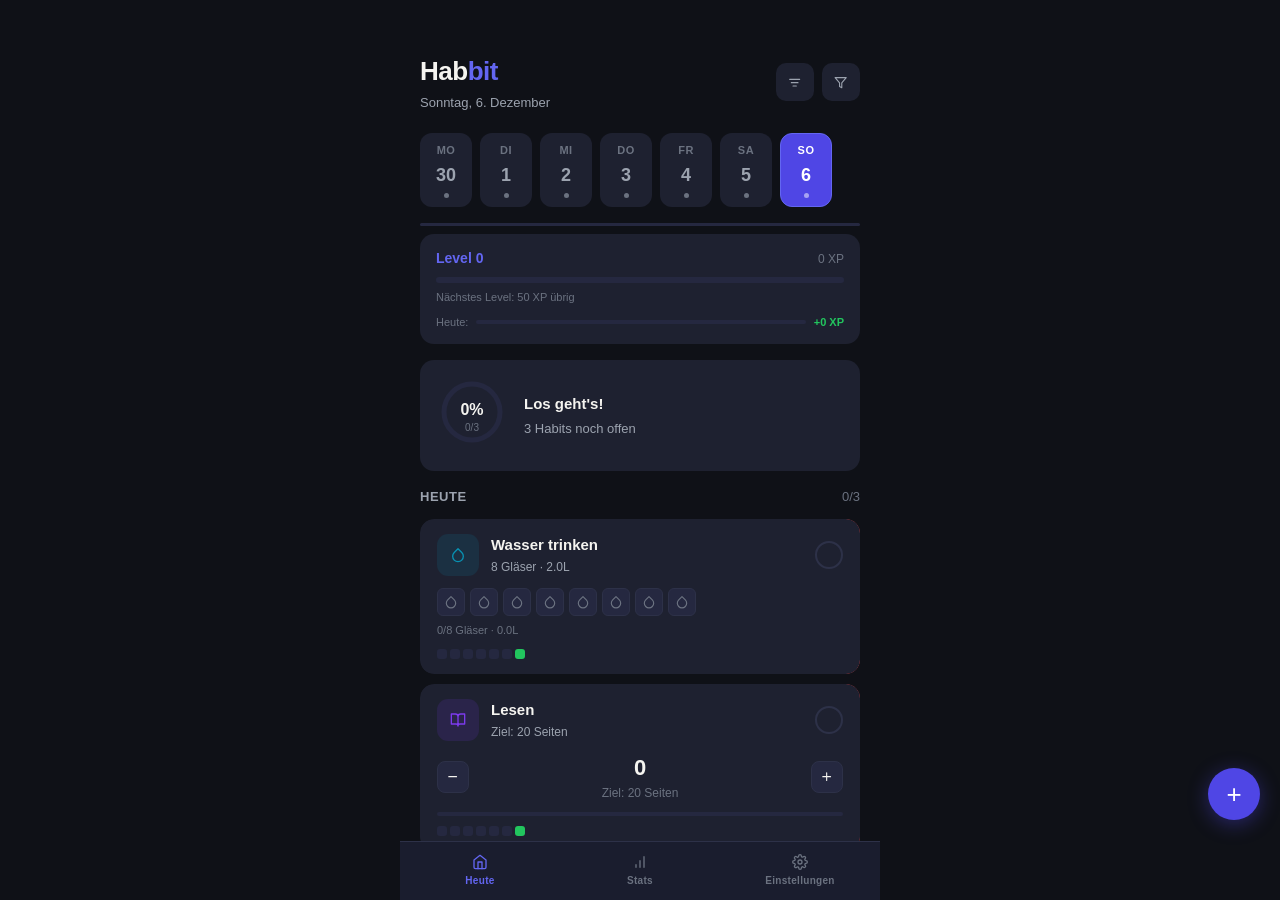
==== commit 61b3ef73: "feat: SVG icons, fullscreen, gamification, SW updates - Replace all emojis with inline SVG icon libr" ====
--- a/index.html
+++ b/index.html
@@ -280,9 +280,6 @@
 html:fullscreen{background:var(--bg)}
 html:fullscreen body{overflow:hidden}
 #app:fullscreen{max-width:100%;height:100%;height:100dvh}
-.fullscreen-btn{position:fixed;top:calc(12px + env(safe-area-inset-top,0px));right:12px;z-index:50;width:32px;height:32px;border-radius:8px;border:none;background:rgba(255,255,255,.08);color:var(--text3);display:flex;align-items:center;justify-content:center;cursor:pointer;backdrop-filter:blur(8px);transition:all .15s;opacity:.5}
-.fullscreen-btn:hover{opacity:1;background:rgba(255,255,255,.12)}
-.fullscreen-btn.hidden{display:none}
 
 /* XP & Level */
 .xp-bar-wrap{background:var(--card);border-radius:var(--radius);padding:14px 16px;margin-bottom:16px}
@@ -393,7 +390,6 @@
 
 <body>
 <div id="app">
-<button class="fullscreen-btn" id="fs-btn" onclick="goFullscreen()" title="Fullscreen"><svg class="svg-icon sm"><use href="#ic-smartphone"/></svg></button>
 
 <!-- HOME PAGE -->
 <div class="page active" id="page-home">
@@ -709,22 +705,14 @@
     document.documentElement.requestFullscreen({navigationUI:'hide'}).catch(()=>{});
   }
 }
-function updateFullscreenBtn(){
-  const btn=document.getElementById('fs-btn');
-  if(!btn) return;
-  btn.classList.toggle('hidden',!!document.fullscreenElement);
-}
-document.addEventListener('fullscreenchange',updateFullscreenBtn);
 
 // ─── INIT ─────────────────────────────────────────────────────────────────────
 function init(){
   buildDayTabs();
   renderHome();
   renderSettings();
-  // Auto fullscreen on mobile touch devices
-  if('ontouchstart' in window && !document.fullscreenElement){
-    setTimeout(()=>goFullscreen(),800);
-  }
+  // Auto fullscreen
+  setTimeout(()=>goFullscreen(),300);
   // Service Worker with update check
   if('serviceWorker' in navigator){
     navigator.serviceWorker.register('sw.js').then(reg=>{
